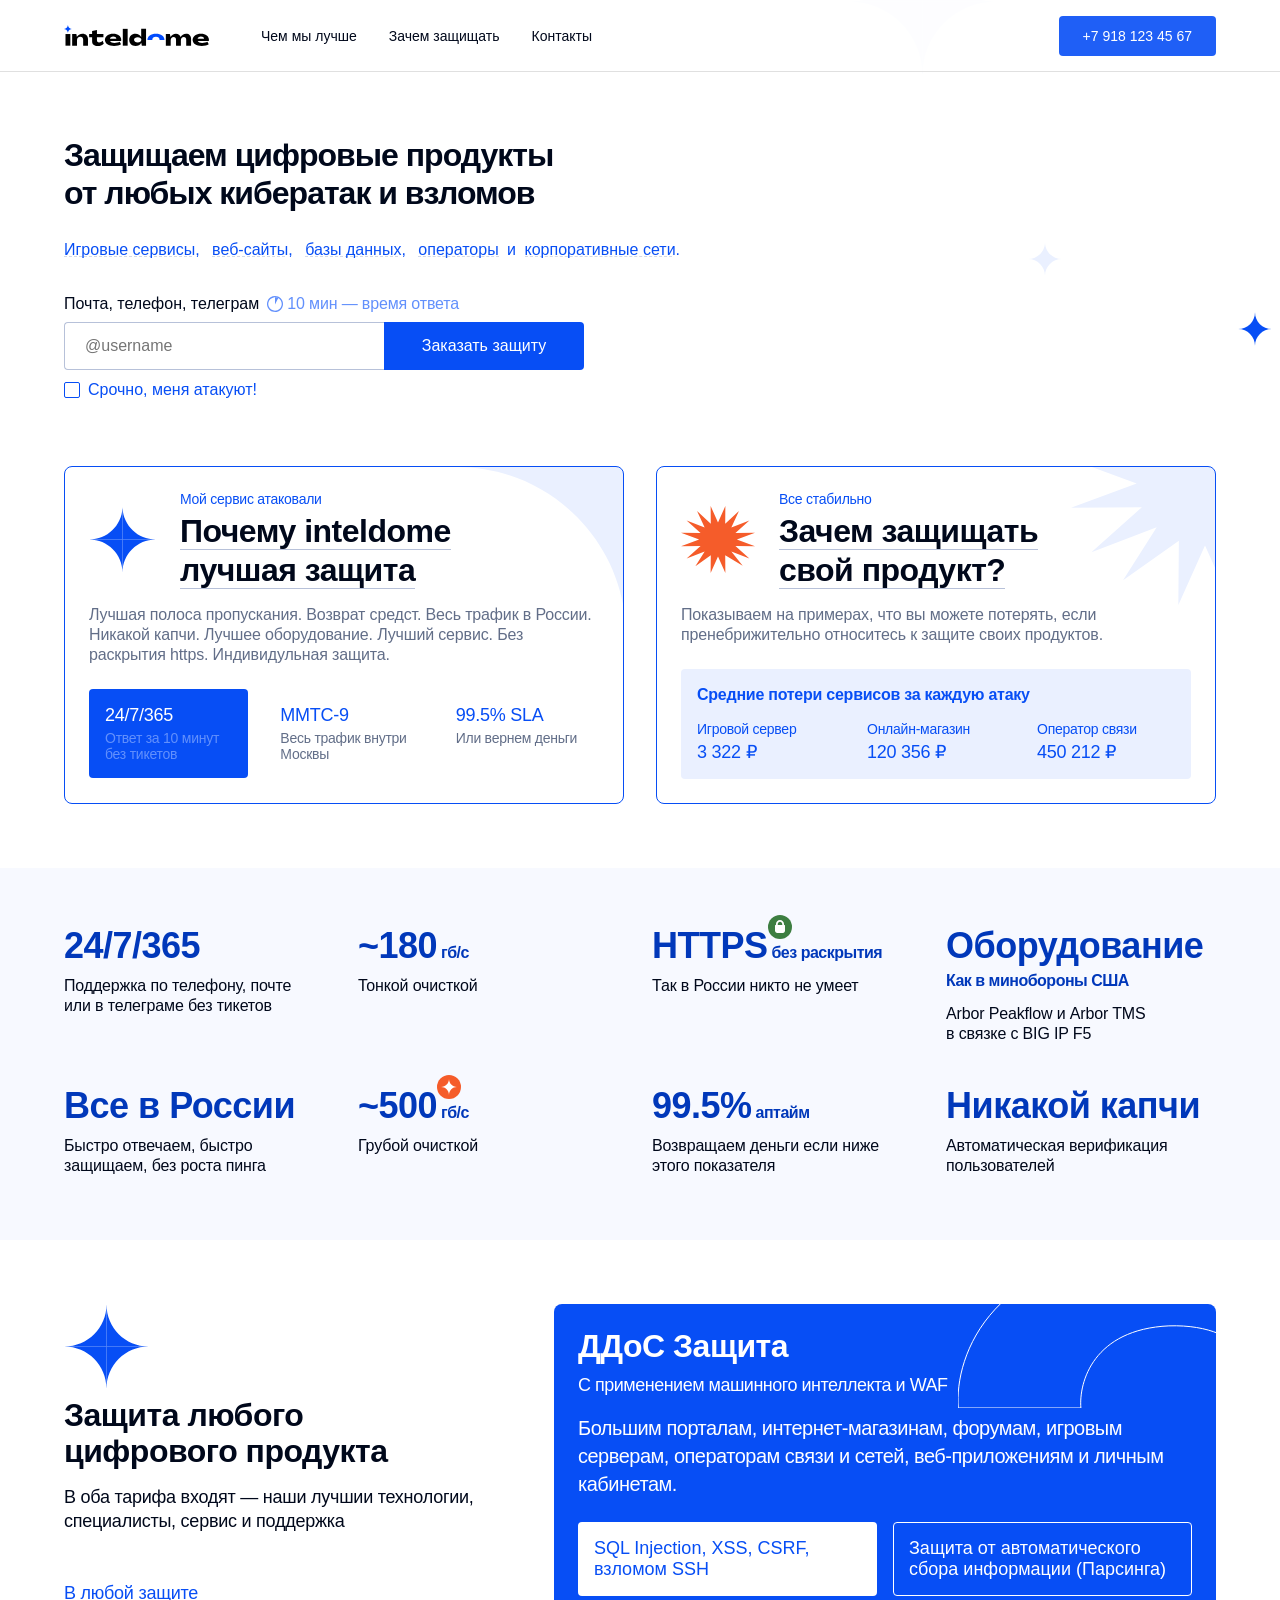
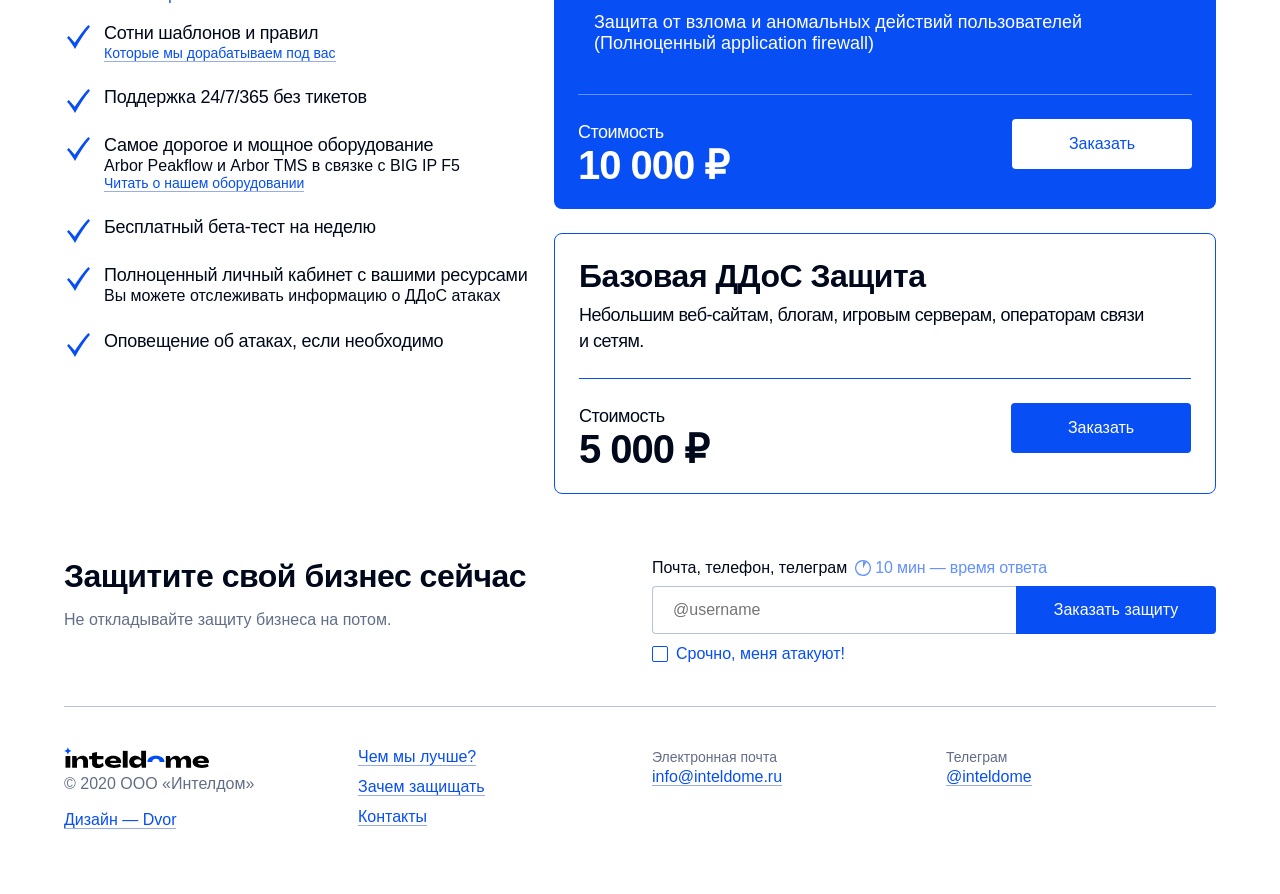
==== work/index.html @ a64b6394 "Upload" ====
<!--[if lt IE 7]>      <html class="no-js lt-ie9 lt-ie8 lt-ie7"> <![endif]-->
<!--[if IE 7]>         <html class="no-js lt-ie9 lt-ie8"> <![endif]-->
<!--[if IE 8]>         <html class="no-js lt-ie9"> <![endif]-->
<!--[if gt IE 8]><!-->
<!DOCTYPE html>
<head>
    <meta charset="utf-8">
    <meta http-equiv="X-UA-Compatible" content="IE=edge">
    <meta http-equiv="Content-Type" content="text/html; charset=utf-8">
    <meta name="viewport" content="width=device-width, initial-scale=1.0">
    <meta name="apple-mobile-web-app-capable" content="yes">
    <meta name="robots" content="all">

    <!-- Meta -->
    <title>Главная</title>
    <meta name="description" content="">
    <meta name="keywords" content="">
    <meta name="author" content="">
    <meta name="developer" content="">

    <meta name="twitter:card" content="summary_large_image">
    <meta name="twitter:site" content="">
    <meta name="twitter:title" content="">
    <meta name="twitter:description" content="">
    <meta name="twitter:image" content="">

    <meta property="og:title" content="">
    <meta property="og:site_name" content="">
    <meta property="og:url" content="">
    <meta property="og:description" content="">
    <meta property="og:image" content="">
    <meta property="og:image:height" content="360">
    <meta property="og:image:width" content="640">
    <meta property="og:type" content="article">
    <meta property="og:locale" content="ru_RU">

    <!-- Favicons -->
    <link rel="apple-touch-icon" sizes="57x57" href="./resources/ico/apple-icon-57x57.png">
    <link rel="apple-touch-icon" sizes="60x60" href="./resources/ico/apple-icon-60x60.png">
    <link rel="apple-touch-icon" sizes="72x72" href="./resources/ico/apple-icon-72x72.png">
    <link rel="apple-touch-icon" sizes="76x76" href="./resources/ico/apple-icon-76x76.png">
    <link rel="apple-touch-icon" sizes="114x114" href="./resources/ico/apple-icon-114x114.png">
    <link rel="apple-touch-icon" sizes="120x120" href="./resources/ico/apple-icon-120x120.png">
    <link rel="apple-touch-icon" sizes="144x144" href="./resources/ico/apple-icon-144x144.png">
    <link rel="apple-touch-icon" sizes="152x152" href="./resources/ico/apple-icon-152x152.png">
    <link rel="apple-touch-icon" sizes="180x180" href="./resources/ico/apple-icon-180x180.png">
    <link rel="icon" type="image/png" sizes="192x192" href="./resources/ico/android-icon-192x192.png">
    <link rel="icon" type="image/png" sizes="32x32" href="./resources/ico/favicon-32x32.png">
    <link rel="icon" type="image/png" sizes="96x96" href="./resources/ico/favicon-96x96.png">
    <link rel="icon" type="image/png" sizes="16x16" href="./resources/ico/favicon-16x16.png">
    <link rel="manifest" href="./resources/ico/manifest.json">
    <meta name="msapplication-TileColor" content="#ffffff">
    <meta name="msapplication-TileImage" content="./resources/ico/ms-icon-144x144.png">
    <meta name="theme-color" content="#ffffff">

    <!-- Stylesheet -->
    <link rel="stylesheet" href="./resources/style.css">

    <script src="./resources/js/jquery.js"></script>
</head>

<body class="page-index">
    <header class="space-in-h-mili-xs space-in-h-base-sm space-in-h-kilo-lg space-in-v-micro-xs header">
        <div class="wrapper">
            <div class="row row-between-xs row-middle-xs">
                <div class="space-in-right-base-md col-xs-shrink">
                    <div class="logo">
                        <img src="./resources/images/logo.svg">
                    </div>
                </div>
                <div class="col-xs hidden-upto-md">
                    <nav class="menu">
                        <div class="space-minus-h-micro-xs row row-middle-xs">
                            <div class="space-in-h-micro-xs col-xs-shrink">
                                <div class="item">
                                    <a href="#">Чем мы&nbsp;лучше</a>
                                </div>
                            </div>
                            <div class="space-in-h-micro-xs col-xs-shrink">
                                <div class="item">
                                    <a href="#">Зачем защищать</a>
                                </div>
                            </div>
                            <div class="space-in-h-micro-xs col-xs-shrink">
                                <div class="item">
                                    <a href="#">Контакты</a>
                                </div>
                            </div>
                        </div>
                    </nav>
                </div>
                <div class="col-xs-shrink space-auto-left-xs">
                    <div class="telephone">
                        <a class="space-in-h-mili-lg button" href="tel:+79181234567">
                            <span class="hidden-upto-lg"><nobr class="phone">+7 918 123 45 67</nobr></span>
                        </a>
                    </div>
                </div>
                <div class="col-xs-shrink hidden-from-md">
                    <!--
                    <div class="hamburger">
                        <div class="nav-toggle">
                            <div class="nav-toggle-bar"></div>
                        </div>
                        <nav class="space-in-mili-xs space-in-base-sm space-in-kilo-lg nav">
                            <div class="content">
                                <ul>
                                    <li><a href="better.html">Чем мы&nbsp;лучше?</a></li>
                                    <li><a href="calculator.html">Зачем защищать</a></li>
                                    <li><a href="#">Контакты</a></li>
                                </ul>
                            </div>
                            <div class="foot">
                                <div class="contact">
                                    <a class="space-in-h-mili-lg button" href="tel:+79181234567">
                                        <span><nobr class="phone">+7 918 123 45 67</nobr></span>
                                    </a>
                                </div>
                            </div>
                        </nav>
                    </div>
                    -->
                </div>
            </div>
        </div>
    </header>
    <section class="space-in-h-mili-xs space-in-h-base-sm space-in-h-kilo-lg space-in-top-kilo-xs space-out-bottom-kilo-xs index-1">
        <div class="wrapper">
            <div class="row">
                <div class="col-xs-12 col-md-8">
                    <div class="title">
                        <h1 class="responsive-headline">Защищаем цифровые продукты от&nbsp;любых кибератак и&nbsp;взломов</h1>
                    </div>
                    <div class="description hidden-upto-lg">
                        <div class="responsive-subtitle digital-protect__list">
                            <div>
                                <input id="scope-1" name="digital-scope" data-id="1" type="radio">
                                <label for="scope-1"><span class="label-timer" style="width: 0%;"></span><span class="label-name">Игровые сервисы,</span></label>
                            </div>
                            <div>
                                <input id="scope-2" name="digital-scope" data-id="2" type="radio">
                                <label for="scope-2"><span class="label-timer" style="width: 0%;"></span><span class="label-name">веб-сайты,</span></label>
                            </div>
                            <div>
                                <input id="scope-3" name="digital-scope" data-id="3" type="radio">
                                <label for="scope-3"><span class="label-timer" style="width: 0%;"></span><span class="label-name">базы данных,</span></label>
                            </div>
                            <div>
                                <input id="scope-4" name="digital-scope" data-id="4" type="radio">
                                <label for="scope-4"><span class="label-timer" style="width: 0%;"></span><span class="label-name">операторы</span></label>
                            </div>&nbsp;и
                            <div>
                                <input id="scope-5" name="digital-scope" data-id="5" type="radio">
                                <label for="scope-5"><span class="label-timer" style="width: 0%;"></span><span class="label-name">корпоративные сети.</span></label>
                            </div>
                        </div>
                    </div>
                    <div class="form header-form">
                        <div class="contact">
                            <p><span class="hidden-upto-md">Почта, телефон, телеграм</span><span class="time"><img class="uncheck" src="./resources/images/time.svg"><img class="check" src="./resources/images/sun.svg"><span class="uncheck"> 10&nbsp;мин&nbsp;&mdash; время ответа</span><span class="check"> 3-4 мин&nbsp;&mdash; время ответа</span></p>
                            <div class="input-form">
                                <input class="input" placeholder="@username" type="text">
                                <button type="submit" class="load-button hidden-upto-md">
                                    <p class="text"><span class="uncheck">Заказать защиту</span><span class="check">Идем на помощь!</span></p>
                                    <div class="loader">
                                        <svg xmlns="http://www.w3.org/2000/svg" xmlns:xlink="http://www.w3.org/1999/xlink" xmlns:serif="http://www.serif.com/" width="40px" height="40px" viewBox="0 0 40 40" version="1.1" xml:space="preserve" style="fill-rule:evenodd;clip-rule:evenodd;stroke-linejoin:round;stroke-miterlimit:2;"><path d="M40,19.999c-0.079,0.001 -0.159,0.001 -0.238,0.001c-10.914,0 -19.762,-8.848 -19.762,-19.762c0,-0.079 0,-0.159 0.001,-0.238l-0.001,0l0,20l20,0l0,-0.001Zm-40,0.002c0.079,-0.001 0.159,-0.001 0.238,-0.001c10.914,0 19.762,8.848 19.762,19.762c0,0.079 0,0.159 -0.001,0.238l0.001,0l0,-0.238l0,-19.762l-19.762,0l-0.238,0l0,0.001Zm0,-0.002c0.079,0.001 0.159,0.001 0.238,0.001c10.914,0 19.762,-8.848 19.762,-19.762c0,-0.079 0,-0.159 -0.001,-0.238l0.001,0l0,20l-19.762,0l-0.238,0l0,-0.001Zm40,0.002c-0.079,-0.001 -0.159,-0.001 -0.238,-0.001c-10.914,0 -19.762,8.848 -19.762,19.762c0,0.079 0,0.159 0.001,0.238l-0.001,0l0,-0.238l0,-19.762l20,0l0,0.001Z" style="fill:#fff;fill-rule:nonzero;"/></svg>
                                    </div>
                                </button>
                            </div>
                            <div class="checkbox">
                                <input id="protect-checkbox" name="protect-checkbox" type="checkbox">
                                <label for="protect-checkbox">Срочно, меня атакуют!</label>
                            </div>
                            <div class="mobile hidden-from-md">
                                <p><span class="time hidden-upto-md"><img class="uncheck" src="./resources/images/time.svg"><img class="check" src="./resources/images/sun.svg"><span class="uncheck"> 10&nbsp;мин&nbsp;&mdash; время ответа</span><span class="check"> 3-4 мин&nbsp;&mdash; время ответа</span></p>
                                <button type="submit" class="load-button">
                                    <p class="text"><span class="uncheck">Заказать защиту</span><span class="check">Идем на помощь!</span></p>
                                    <div class="loader">
                                        <svg xmlns="http://www.w3.org/2000/svg" xmlns:xlink="http://www.w3.org/1999/xlink" xmlns:serif="http://www.serif.com/" width="40px" height="40px" viewBox="0 0 40 40" version="1.1" xml:space="preserve" style="fill-rule:evenodd;clip-rule:evenodd;stroke-linejoin:round;stroke-miterlimit:2;"><path d="M40,19.999c-0.079,0.001 -0.159,0.001 -0.238,0.001c-10.914,0 -19.762,-8.848 -19.762,-19.762c0,-0.079 0,-0.159 0.001,-0.238l-0.001,0l0,20l20,0l0,-0.001Zm-40,0.002c0.079,-0.001 0.159,-0.001 0.238,-0.001c10.914,0 19.762,8.848 19.762,19.762c0,0.079 0,0.159 -0.001,0.238l0.001,0l0,-0.238l0,-19.762l-19.762,0l-0.238,0l0,0.001Zm0,-0.002c0.079,0.001 0.159,0.001 0.238,0.001c10.914,0 19.762,-8.848 19.762,-19.762c0,-0.079 0,-0.159 -0.001,-0.238l0.001,0l0,20l-19.762,0l-0.238,0l0,-0.001Zm40,0.002c-0.079,-0.001 -0.159,-0.001 -0.238,-0.001c-10.914,0 -19.762,8.848 -19.762,19.762c0,0.079 0,0.159 0.001,0.238l-0.001,0l0,-0.238l0,-19.762l20,0l0,0.001Z" style="fill:#fff;fill-rule:nonzero;"/></svg>
                                    </div>
                                </button>
                            </div>
                        </div>
                    </div>
                </div>
                <div class="col-xs-12 col-md-4 hidden-upto-lg">
                    <div class="images">
                        <div class="digital-protect__img">
                            <div>
                                <img class="js-img" data-id="1" src="./resources/images/index/index-games.png">
                                <img class="js-img" data-id="2" src="./resources/images/index/index-games2.png">
                                <img class="js-img" data-id="3" src="./resources/images/index/index-games.png">
                                <img class="js-img" data-id="4" src="./resources/images/index/index-games2.png">
                                <img class="js-img" data-id="5" src="./resources/images/index/index-games.png">
                            </div>
                            <div class="star-1">
                                <svg width="85" height="85" viewBox="0 0 85 85" fill="#074EF5" xmlns="http://www.w3.org/2000/svg" class="svg" data-svg="./resources/images/star.svg">
                                    <path d="M85 42.497C84.8315 42.499 84.6627 42.5 84.4936 42.5C61.3012 42.5 42.5 23.6988 42.5 0.506368C42.5 0.337344 42.501 0.168552 42.503 0H42.5V0.506368V42.5H84.4936H85V42.497Z"></path>
                                    <path d="M3.71521e-06 42.503C0.168556 42.501 0.337347 42.5 0.506372 42.5C23.6988 42.5 42.5 61.3012 42.5 84.4936C42.5 84.6627 42.499 84.8315 42.497 85H42.5V84.4936V42.5L0.506372 42.5H3.71547e-06L3.71521e-06 42.503Z"></path>
                                    <path d="M0 42.497C0.168552 42.499 0.337347 42.5 0.506372 42.5C23.6988 42.5 42.5 23.6988 42.5 0.506368C42.5 0.337344 42.499 0.168552 42.497 0H42.5V0.506368V42.5L0.506372 42.5H3.71547e-06L0 42.497Z"></path>
                                    <path d="M85 42.503C84.8315 42.501 84.6627 42.5 84.4936 42.5C61.3012 42.5 42.5 61.3012 42.5 84.4936C42.5 84.6627 42.501 84.8315 42.503 85H42.5V84.4936V42.5H84.4936H85V42.503Z"></path>
                                </svg>
                            </div>
                            <div class="star-2">
                                <svg width="85" height="85" viewBox="0 0 85 85" fill="#074EF5" xmlns="http://www.w3.org/2000/svg" class="svg" data-svg="./resources/images/star.svg">
                                    <path d="M85 42.497C84.8315 42.499 84.6627 42.5 84.4936 42.5C61.3012 42.5 42.5 23.6988 42.5 0.506368C42.5 0.337344 42.501 0.168552 42.503 0H42.5V0.506368V42.5H84.4936H85V42.497Z"></path>
                                    <path d="M3.71521e-06 42.503C0.168556 42.501 0.337347 42.5 0.506372 42.5C23.6988 42.5 42.5 61.3012 42.5 84.4936C42.5 84.6627 42.499 84.8315 42.497 85H42.5V84.4936V42.5L0.506372 42.5H3.71547e-06L3.71521e-06 42.503Z"></path>
                                    <path d="M0 42.497C0.168552 42.499 0.337347 42.5 0.506372 42.5C23.6988 42.5 42.5 23.6988 42.5 0.506368C42.5 0.337344 42.499 0.168552 42.497 0H42.5V0.506368V42.5L0.506372 42.5H3.71547e-06L0 42.497Z"></path>
                                    <path d="M85 42.503C84.8315 42.501 84.6627 42.5 84.4936 42.5C61.3012 42.5 42.5 61.3012 42.5 84.4936C42.5 84.6627 42.501 84.8315 42.503 85H42.5V84.4936V42.5H84.4936H85V42.503Z"></path>
                                </svg>
                            </div>
                            <div class="star-3">
                                <svg width="85" height="85" viewBox="0 0 85 85" fill="#074EF5" xmlns="http://www.w3.org/2000/svg" class="svg" data-svg="./resources/images/star.svg">
                                    <path d="M85 42.497C84.8315 42.499 84.6627 42.5 84.4936 42.5C61.3012 42.5 42.5 23.6988 42.5 0.506368C42.5 0.337344 42.501 0.168552 42.503 0H42.5V0.506368V42.5H84.4936H85V42.497Z"></path>
                                    <path d="M3.71521e-06 42.503C0.168556 42.501 0.337347 42.5 0.506372 42.5C23.6988 42.5 42.5 61.3012 42.5 84.4936C42.5 84.6627 42.499 84.8315 42.497 85H42.5V84.4936V42.5L0.506372 42.5H3.71547e-06L3.71521e-06 42.503Z"></path>
                                    <path d="M0 42.497C0.168552 42.499 0.337347 42.5 0.506372 42.5C23.6988 42.5 42.5 23.6988 42.5 0.506368C42.5 0.337344 42.499 0.168552 42.497 0H42.5V0.506368V42.5L0.506372 42.5H3.71547e-06L0 42.497Z"></path>
                                    <path d="M85 42.503C84.8315 42.501 84.6627 42.5 84.4936 42.5C61.3012 42.5 42.5 61.3012 42.5 84.4936C42.5 84.6627 42.501 84.8315 42.503 85H42.5V84.4936V42.5H84.4936H85V42.503Z"></path>
                                </svg>
                            </div>
                            <div class="star-4">
                                <svg width="85" height="85" viewBox="0 0 85 85" fill="#074EF5" xmlns="http://www.w3.org/2000/svg" class="svg" data-svg="./resources/images/star.svg">
                                    <path d="M85 42.497C84.8315 42.499 84.6627 42.5 84.4936 42.5C61.3012 42.5 42.5 23.6988 42.5 0.506368C42.5 0.337344 42.501 0.168552 42.503 0H42.5V0.506368V42.5H84.4936H85V42.497Z"></path>
                                    <path d="M3.71521e-06 42.503C0.168556 42.501 0.337347 42.5 0.506372 42.5C23.6988 42.5 42.5 61.3012 42.5 84.4936C42.5 84.6627 42.499 84.8315 42.497 85H42.5V84.4936V42.5L0.506372 42.5H3.71547e-06L3.71521e-06 42.503Z"></path>
                                    <path d="M0 42.497C0.168552 42.499 0.337347 42.5 0.506372 42.5C23.6988 42.5 42.5 23.6988 42.5 0.506368C42.5 0.337344 42.499 0.168552 42.497 0H42.5V0.506368V42.5L0.506372 42.5H3.71547e-06L0 42.497Z"></path>
                                    <path d="M85 42.503C84.8315 42.501 84.6627 42.5 84.4936 42.5C61.3012 42.5 42.5 61.3012 42.5 84.4936C42.5 84.6627 42.501 84.8315 42.503 85H42.5V84.4936V42.5H84.4936H85V42.503Z"></path>
                                </svg>
                            </div>
                            <div class="star-5">
                                <svg width="85" height="85" viewBox="0 0 85 85" fill="#074EF5" xmlns="http://www.w3.org/2000/svg" class="svg" data-svg="./resources/images/star.svg">
                                    <path d="M85 42.497C84.8315 42.499 84.6627 42.5 84.4936 42.5C61.3012 42.5 42.5 23.6988 42.5 0.506368C42.5 0.337344 42.501 0.168552 42.503 0H42.5V0.506368V42.5H84.4936H85V42.497Z"></path>
                                    <path d="M3.71521e-06 42.503C0.168556 42.501 0.337347 42.5 0.506372 42.5C23.6988 42.5 42.5 61.3012 42.5 84.4936C42.5 84.6627 42.499 84.8315 42.497 85H42.5V84.4936V42.5L0.506372 42.5H3.71547e-06L3.71521e-06 42.503Z"></path>
                                    <path d="M0 42.497C0.168552 42.499 0.337347 42.5 0.506372 42.5C23.6988 42.5 42.5 23.6988 42.5 0.506368C42.5 0.337344 42.499 0.168552 42.497 0H42.5V0.506368V42.5L0.506372 42.5H3.71547e-06L0 42.497Z"></path>
                                    <path d="M85 42.503C84.8315 42.501 84.6627 42.5 84.4936 42.5C61.3012 42.5 42.5 61.3012 42.5 84.4936C42.5 84.6627 42.501 84.8315 42.503 85H42.5V84.4936V42.5H84.4936H85V42.503Z"></path>
                                </svg>
                            </div>
                        </div>
                    </div>
                </div>
            </div>
        </div>
    </section>
    <section class="space-in-h-mili-xs space-in-h-base-sm space-in-h-kilo-lg space-out-v-kilo-xs index-2">
        <div class="wrapper">
            <div class="space-minus-h-mili-xs space-minus-h-micro-sm row">
                <div class="space-in-h-zero-xs space-in-h-micro-sm space-out-bottom-micro-xs space-out-bottom-zero-md col-xs-12 col-md-6 col-flex-xs">
                    <div class="space-auto-xs space-in-h-mili-xs space-in-v-mili-xs flex-grow-xs block item-1">
                        <div class="head">
                            <div class="row row-middle-xs">
                                <div class="space-out-bottom-micro-xs space-out-bottom-zero-lg col-xs-12 col-lg-shrink">
                                    <img class="pic" src="./resources/images/star.svg">
                                </div>
                                <div class="col-xs-12 col-lg">
                                    <p>Мой сервис атаковали</p>
                                    <h2 class="responsive-h2">
                                        <a href="#">
                                            <span>Почему inteldome<br> лучшая защита</span>
                                        </a>
                                    </h2>
                                </div>
                            </div>
                        </div>
                        <div class="description">
                            <p>Лучшая полоса пропускания. Возврат средст. Весь трафик в&nbsp;России. Никакой капчи. Лучшее оборудование. Лучший сервис. Без раскрытия https. Индивидульная защита.</p>
                        </div>
                        <div class="foot">
                            <div class="space-minus-h-nano-xs row features">
                                <div class="space-in-h-nano-xs col-xs-12 col-lg-4 col-flex-xs">
                                    <div class="flex-grow-xs ">
                                        <div class="space-in-micro-xs item static">
                                            <p>24/7/365</p>
                                            <p>Ответ за&nbsp;10&nbsp;минут без тикетов</p>
                                        </div>
                                    </div>
                                </div>
                                <div class="space-in-h-nano-xs col-xs-12 col-lg-4 col-flex-xs">
                                    <div class="flex-grow-xs">
                                        <div id="verticalCarousel1" class="carousel slide vertical">
                                            <div class="space-out-h-micro-xs space-out-top-micro-xs carousel-inner">
                                                <div class="space-in-bottom-micro-xs item active">
                                                    <a href="#">
                                                        <p>ММТС-9</p>
                                                        <p>Весь трафик внутри Москвы</p>
                                                    </a>
                                                </div>
                                                <div class="space-in-bottom-micro-xs item">
                                                    <a href="#">
                                                        <p>99.5% SLA</p>
                                                        <p>Или вернем деньги</p>
                                                    </a>
                                                </div>
                                            </div>
                                        </div>
                                    </div>
                                </div>
                                <div class="space-in-h-nano-xs col-xs-12 col-lg-4 col-flex-xs">
                                    <div class="flex-grow-xs">
                                        <div id="verticalCarousel2" class="carousel slide vertical">
                                            <div class="space-out-h-micro-xs space-out-top-micro-xs carousel-inner">
                                                <div class="space-in-bottom-micro-xs item active">
                                                    <a href="#">
                                                        <p>99.5% SLA</p>
                                                        <p>Или вернем деньги</p>
                                                    </a>
                                                </div>
                                                <div class="space-in-bottom-micro-xs item">
                                                    <a href="#">
                                                        <p>ММТС-9</p>
                                                        <p>Весь трафик внутри Москвы</p>
                                                    </a>
                                                </div>
                                            </div>
                                        </div>
                                    </div>
                                </div>
                            </div>
                        </div>
                    </div>
                </div>
                <div class="space-in-h-zero-xs space-in-h-micro-sm space-out-top-micro-xs space-out-top-zero-md col-xs-12 col-md-6 col-flex-xs">
                    <div class="space-auto-xs space-in-h-mili-xs space-in-v-mili-xs flex-grow-xs block item-2">
                        <div class="head">
                            <div class="row row-middle-xs">
                                <div class="space-out-bottom-micro-xs space-out-bottom-zero-lg col-xs-12 col-lg-shrink">
                                    <img class="pic" src="./resources/images/sun.svg">
                                </div>
                                <div class="col-xs-12 col-lg">
                                    <p>Все стабильно</p>
                                    <h2 class="responsive-h2">
                                        <a href="#">
                                            <span>Зачем защищать<br> свой продукт?</span>
                                        </a>
                                    </h2>
                                </div>
                            </div>
                        </div>
                        <div class="description">
                            <p>Показываем на&nbsp;примерах, что вы&nbsp;можете потерять, если пренебрижительно относитесь к&nbsp;защите своих продуктов.</p>
                        </div>
                        <div class="foot">
                            <div class="space-in-micro-xs information">
                                <div class="space-in-bottom-micro-xs title">
                                    <p>Средние потери сервисов за&nbsp;каждую атаку</p>
                                </div>
                                <div class="space-minus-h-micro-xs space-minus-top-micro-sm space-minus-bottom-micro-xs row">
                                    <div class="space-in-micro-xs col-xs-12 col-lg-4 col-flex-xs">
                                        <div class="flex-grow-xs item">
                                            <p>Игровой сервер</p>
                                            <p>3&nbsp;322&nbsp;₽</p>
                                        </div>
                                    </div>
                                    <div class="space-in-micro-xs col-xs-12 col-lg-4 col-flex-xs">
                                        <div class="flex-grow-xs item">
                                            <p>Онлайн-магазин</p>
                                            <p>120&nbsp;356&nbsp;₽</p>
                                        </div>
                                    </div>
                                    <div class="space-in-micro-xs col-xs-12 col-lg-4 col-flex-xs">
                                        <div class="flex-grow-xs item">
                                            <p>Оператор связи</p>
                                            <p>450&nbsp;212&nbsp;₽</p>
                                        </div>
                                    </div>
                                </div>
                            </div>
                        </div>
                    </div>
                </div>
            </div>
        </div>
    </section>
    <section class="space-in-h-mili-xs space-in-h-base-sm space-in-h-kilo-lg space-in-v-kilo-xs space-out-v-kilo-xs index-3">
        <div class="wrapper">
            <div class="space-minus-v-mili-xs row">
                <div class="space-out-v-mili-xs col-xs-12 col-md-6 col-lg-3">
                    <div class="item item-1">
                        <h2 class="responsive-h2-sub">24/7/365</h2>
                        <p>Поддержка по&nbsp;телефону, почте или в&nbsp;телеграме без тикетов</p>
                    </div>
                </div>
                <div class="space-out-v-mili-xs col-xs-12 col-md-6 col-lg-3">
                    <div class="item item-2">
                        <h2 class="responsive-h2-sub">~180<span> гб/с</span></h2>
                        <p>Тонкой очисткой</p>
                    </div>
                </div>
                <div class="space-out-v-mili-xs col-xs-12 col-md-6 col-lg-3">
                    <div class="item item-3">
                        <h2 class="responsive-h2-sub">HTTPS<span> без раскрытия</span></h2>
                        <p>Так в&nbsp;России никто не&nbsp;умеет</p>
                    </div>
                </div>
                <div class="space-out-v-mili-xs col-xs-12 col-md-6 col-lg-3">
                    <div class="item item-4">
                        <h2 class="responsive-h2-sub">Оборудование<br><span>Как в&nbsp;минобороны США</span></h2>
                        <p>Arbor Peakflow и&nbsp;Arbor TMS в&nbsp;связке с&nbsp;BIG IP&nbsp;F5</p>
                    </div>
                </div>
                <div class="space-out-v-mili-xs col-xs-12 col-md-6 col-lg-3">
                    <div class="item item-5">
                        <h2 class="responsive-h2-sub">Все в&nbsp;России</h2>
                        <p>Быстро отвечаем, быстро защищаем, без роста пинга</p>
                    </div>
                </div>
                <div class="space-out-v-mili-xs col-xs-12 col-md-6 col-lg-3">
                    <div class="item item-6">
                        <h2 class="responsive-h2-sub">~500<span> гб/с</span></h2>
                        <p>Грубой очисткой</p>
                    </div>
                </div>
                <div class="space-out-v-mili-xs col-xs-12 col-md-6 col-lg-3">
                    <div class="item item-7">
                        <h2 class="responsive-h2-sub">99.5%<span> аптайм</span></h2>
                        <p>Возвращаем деньги если ниже этого показателя</p>
                    </div>
                </div>
                <div class="space-out-v-mili-xs col-xs-12 col-md-6 col-lg-3">
                    <div class="item item-8">
                        <h2 class="responsive-h2-sub">Никакой капчи</h2>
                        <p>Автоматическая верификация пользователей</p>
                    </div>
                </div>
            </div>
        </div>
    </section>
    <section class="space-in-h-mili-xs space-in-h-base-sm space-in-h-kilo-lg space-out-v-kilo-xs index-4">
        <div class="wrapper">
            <div class="row">
                <div class="space-out-bottom-base-xs space-out-bottom-zero-md col-xs-12 col-lg-5">
                    <div class="information-list">
                        <div class="head">
                            <img src="./resources/images/star.svg">
                            <h2>Защита любого<br> цифрового&nbsp;продукта</h2>
                            <p>В&nbsp;оба тарифа входят&nbsp;&mdash; наши лучшии технологии, специалисты, сервис и&nbsp;поддержка</p>
                        </div>
                        <div class="content">
                            <h4>В&nbsp;любой защите</h4>
                            <ul class="row">
                                <li class="col-xs-12 col-md-6 col-lg-12">
                                    <div class="title">Сотни шаблонов и&nbsp;правил</div>
                                    <div class="link"><a href="#">Которые мы&nbsp;дорабатываем под вас</a></div>
                                </li>
                                <li class="col-xs-12 col-md-6 col-lg-12">
                                    <div class="title">Поддержка 24/7/365 без тикетов</div>
                                </li>
                                <li class="col-xs-12 col-md-6 col-lg-12">
                                    <div class="title">Самое дорогое и&nbsp;мощное оборудование</div>
                                    <div>Arbor Peakflow и&nbsp;Arbor TMS в&nbsp;связке с&nbsp;BIG IP&nbsp;F5</div>
                                    <div class="link"><a href="#">Читать о&nbsp;нашем оборудовании</a></div>
                                </li>
                                <li class="col-xs-12 col-md-6 col-lg-12">
                                    <div class="title">Бесплатный бета-тест на&nbsp;неделю</div>
                                </li>
                                <li class="col-xs-12 col-md-6 col-lg-12">
                                    <div class="title">Полноценный личный кабинет с&nbsp;вашими ресурсами</div>
                                    <div>Вы&nbsp;можете отслеживать информацию о&nbsp;ДДоС атаках</div>
                                </li>
                                <li class="col-xs-12 col-md-6 col-lg-12">
                                    <div class="title">Оповещение об&nbsp;атаках, если необходимо</div>
                                </li>
                            </ul>
                        </div>
                    </div>
                </div>
                <div class="col-xs-12 col-lg-7">
                    <div class="information-blocks">
                        <div class="row">
                            <div class="space-out-bottom-mili-xs col-xs-12 col-md-6 col-lg-12">
                                <div class="space-auto-xs space-in-h-mili-xs space-in-v-mili-xs block item-1">
                                    <div class="div-1">
                                        <h2 class="responsive-h2">ДДоС Защита</h2>
                                        <p>С&nbsp;применением машинного интеллекта и&nbsp;WAF</p>
                                    </div>
                                    <div class="div-2">
                                        <p>Большим порталам, интернет-магазинам, форумам, игровым серверам, операторам связи и&nbsp;сетей, веб-приложениям и&nbsp;личным кабинетам.</p>
                                    </div>
                                    <div class="div-3">
                                        <div class="space-minus-h-nano-xs row">
                                            <div class="space-in-h-nano-xs col-xs-12 col-lg-6">
                                                <div class="space-in-micro-xs item active" href="#">SQL Injection, XSS, CSRF, взломом SSH</div>
                                            </div>
                                            <div class="space-in-h-nano-xs col-xs-12 col-lg-6">
                                                <div class="space-in-micro-xs item border" href="#">Защита от&nbsp;автоматического сбора информации (Парсинга)</div>
                                            </div>
                                            <div class="space-in-h-nano-xs col-xs-12">
                                                <div class="space-in-micro-xs item" href="#">Защита от&nbsp;взлома и&nbsp;аномальных действий пользователей (Полноценный application firewall)</div>
                                            </div>
                                        </div>
                                    </div>
                                    <div class="div-4">
                                        <section class="section-1 active">
                                            <div class="row">
                                                <div class="space-out-bottom-micro-xs space-out-bottom-zero-md col-xs-12 col-lg">
                                                    <div class="result">
                                                        <span>Стоимость</span>
                                                        <p>10&nbsp;000&nbsp;₽</p>
                                                    </div>
                                                </div>
                                                <div class="space-out-top-micro-xs space-out-top-zero-lg col-xs-12 col-lg-shrink">
                                                    <button class="space-in-micro-xs button">Заказать</button>
                                                </div>
                                            </div>
                                        </section>
                                        <section class="section-2 hidden">
                                            <div class="form ddos1-form">
                                                <div class="title">
                                                    <h2>Расскажите какая у&nbsp;вас проблема?</h2>
                                                </div>
                                                <div class="contact">
                                                    <p><span class="hidden-upto-lg">Почта, телефон, телеграм</span><span class="time"><img class="uncheck" src="./resources/images/time.svg"><img class="check" src="./resources/images/sun.svg"><span class="uncheck"> 10&nbsp;мин&nbsp;&mdash; время ответа</span><span class="check"> 3-4 мин&nbsp;&mdash; время ответа</span></p>
                                                    <div class="input-form">
                                                        <input class="input" placeholder="@username" type="text">
                                                        <button type="submit" class="load-button hidden-upto-lg">
                                                            <p class="text"><span class="uncheck">Заказать защиту</span><span class="check">Идем на помощь!</span></p>
                                                            <div class="loader">
                                                                <svg xmlns="http://www.w3.org/2000/svg" xmlns:xlink="http://www.w3.org/1999/xlink" xmlns:serif="http://www.serif.com/" width="40px" height="40px" viewBox="0 0 40 40" version="1.1" xml:space="preserve" style="fill-rule:evenodd;clip-rule:evenodd;stroke-linejoin:round;stroke-miterlimit:2;"><path d="M40,19.999c-0.079,0.001 -0.159,0.001 -0.238,0.001c-10.914,0 -19.762,-8.848 -19.762,-19.762c0,-0.079 0,-0.159 0.001,-0.238l-0.001,0l0,20l20,0l0,-0.001Zm-40,0.002c0.079,-0.001 0.159,-0.001 0.238,-0.001c10.914,0 19.762,8.848 19.762,19.762c0,0.079 0,0.159 -0.001,0.238l0.001,0l0,-0.238l0,-19.762l-19.762,0l-0.238,0l0,0.001Zm0,-0.002c0.079,0.001 0.159,0.001 0.238,0.001c10.914,0 19.762,-8.848 19.762,-19.762c0,-0.079 0,-0.159 -0.001,-0.238l0.001,0l0,20l-19.762,0l-0.238,0l0,-0.001Zm40,0.002c-0.079,-0.001 -0.159,-0.001 -0.238,-0.001c-10.914,0 -19.762,8.848 -19.762,19.762c0,0.079 0,0.159 0.001,0.238l-0.001,0l0,-0.238l0,-19.762l20,0l0,0.001Z" style="fill:#fff;fill-rule:nonzero;"/></svg>
                                                            </div>
                                                        </button>
                                                    </div>
                                                    <div class="checkbox">
                                                        <input id="protect-checkbox-ddos1" name="protect-checkbox-ddos1" type="checkbox">
                                                        <label for="protect-checkbox-ddos1">Срочно, меня атакуют!</label>
                                                    </div>
                                                    <div class="mobile hidden-from-lg">
                                                        <p><span class="time hidden-upto-lg"><img class="uncheck" src="./resources/images/time.svg"><img class="check" src="./resources/images/sun.svg"><span class="uncheck"> 10&nbsp;мин&nbsp;&mdash; время ответа</span><span class="check"> 3-4 мин&nbsp;&mdash; время ответа</span></p>
                                                        <button type="submit" class="load-button">
                                                            <p class="text"><span class="uncheck">Заказать защиту</span><span class="check">Идем на помощь!</span></p>
                                                            <div class="loader">
                                                                <svg xmlns="http://www.w3.org/2000/svg" xmlns:xlink="http://www.w3.org/1999/xlink" xmlns:serif="http://www.serif.com/" width="40px" height="40px" viewBox="0 0 40 40" version="1.1" xml:space="preserve" style="fill-rule:evenodd;clip-rule:evenodd;stroke-linejoin:round;stroke-miterlimit:2;"><path d="M40,19.999c-0.079,0.001 -0.159,0.001 -0.238,0.001c-10.914,0 -19.762,-8.848 -19.762,-19.762c0,-0.079 0,-0.159 0.001,-0.238l-0.001,0l0,20l20,0l0,-0.001Zm-40,0.002c0.079,-0.001 0.159,-0.001 0.238,-0.001c10.914,0 19.762,8.848 19.762,19.762c0,0.079 0,0.159 -0.001,0.238l0.001,0l0,-0.238l0,-19.762l-19.762,0l-0.238,0l0,0.001Zm0,-0.002c0.079,0.001 0.159,0.001 0.238,0.001c10.914,0 19.762,-8.848 19.762,-19.762c0,-0.079 0,-0.159 -0.001,-0.238l0.001,0l0,20l-19.762,0l-0.238,0l0,-0.001Zm40,0.002c-0.079,-0.001 -0.159,-0.001 -0.238,-0.001c-10.914,0 -19.762,8.848 -19.762,19.762c0,0.079 0,0.159 0.001,0.238l-0.001,0l0,-0.238l0,-19.762l20,0l0,0.001Z" style="fill:#fff;fill-rule:nonzero;"/></svg>
                                                            </div>
                                                        </button>
                                                    </div>
                                                </div>
                                            </div>
                                        </section>
                                    </div>
                                </div>
                            </div>
                            <div class="col-xs-12 col-md-6 col-lg-12">
                                <div class="space-auto-xs space-in-h-mili-xs space-in-v-mili-xs block item-2">
                                    <div class="section-1 active">
                                        <div class="div-1">
                                            <h2>Базовая ДДоС Защита</h2>
                                            <p>Небольшим веб-сайтам, блогам, игровым серверам, операторам связи и&nbsp;сетям.</p>
                                        </div>
                                        <div class="div-2">
                                            <div class="row">
                                                <div class="space-out-bottom-micro-xs space-out-bottom-zero-md col-xs-12 col-lg">
                                                    <div class="result">
                                                        <span>Стоимость</span>
                                                        <p>5 000 ₽</p>
                                                    </div>
                                                </div>
                                                <div class="space-out-top-micro-xs space-out-top-zero-lg col-xs-12 col-lg-shrink">
                                                    <button class="space-in-micro-xs button">Заказать</button>
                                                </div>
                                            </div>
                                        </div>
                                    </div>
                                    <div class="section-2 hidden">
                                        <div class="form ddos2-form">
                                            <div class="title">
                                                <h2>Расскажите какая у&nbsp;вас проблема?</h2>
                                                <p>Не&nbsp;откладывайте защиту бизнеса на&nbsp;потом</p>
                                            </div>
                                            <div class="contact">
                                                <p><span class="hidden-upto-md">Почта, телефон, телеграм</span><span class="time"><img class="uncheck" src="./resources/images/time.svg"><img class="check" src="./resources/images/sun.svg"><span class="uncheck"> 10&nbsp;мин&nbsp;&mdash; время ответа</span><span class="check"> 3-4 мин&nbsp;&mdash; время ответа</span></p>
                                                <div class="input-form">
                                                    <input class="input" placeholder="@username" type="text">
                                                    <button type="submit" class="load-button hidden-upto-md">
                                                        <p class="text"><span class="uncheck">Заказать защиту</span><span class="check">Идем на помощь!</span></p>
                                                        <div class="loader">
                                                            <svg xmlns="http://www.w3.org/2000/svg" xmlns:xlink="http://www.w3.org/1999/xlink" xmlns:serif="http://www.serif.com/" width="40px" height="40px" viewBox="0 0 40 40" version="1.1" xml:space="preserve" style="fill-rule:evenodd;clip-rule:evenodd;stroke-linejoin:round;stroke-miterlimit:2;"><path d="M40,19.999c-0.079,0.001 -0.159,0.001 -0.238,0.001c-10.914,0 -19.762,-8.848 -19.762,-19.762c0,-0.079 0,-0.159 0.001,-0.238l-0.001,0l0,20l20,0l0,-0.001Zm-40,0.002c0.079,-0.001 0.159,-0.001 0.238,-0.001c10.914,0 19.762,8.848 19.762,19.762c0,0.079 0,0.159 -0.001,0.238l0.001,0l0,-0.238l0,-19.762l-19.762,0l-0.238,0l0,0.001Zm0,-0.002c0.079,0.001 0.159,0.001 0.238,0.001c10.914,0 19.762,-8.848 19.762,-19.762c0,-0.079 0,-0.159 -0.001,-0.238l0.001,0l0,20l-19.762,0l-0.238,0l0,-0.001Zm40,0.002c-0.079,-0.001 -0.159,-0.001 -0.238,-0.001c-10.914,0 -19.762,8.848 -19.762,19.762c0,0.079 0,0.159 0.001,0.238l-0.001,0l0,-0.238l0,-19.762l20,0l0,0.001Z" style="fill:#fff;fill-rule:nonzero;"/></svg>
                                                        </div>
                                                    </button>
                                                </div>
                                                <div class="checkbox">
                                                    <input id="protect-checkbox-ddos2" name="protect-checkbox-ddos2" type="checkbox">
                                                    <label for="protect-checkbox-ddos2">Срочно, меня атакуют!</label>
                                                </div>
                                                <div class="mobile hidden-from-md">
                                                    <p><span class="time hidden-upto-md"><img class="uncheck" src="./resources/images/time.svg"><img class="check" src="./resources/images/sun.svg"><span class="uncheck"> 10&nbsp;мин&nbsp;&mdash; время ответа</span><span class="check"> 3-4 мин&nbsp;&mdash; время ответа</span></p>
                                                    <button type="submit" class="load-button">
                                                        <p class="text"><span class="uncheck">Заказать защиту</span><span class="check">Идем на помощь!</span></p>
                                                        <div class="loader">
                                                            <svg xmlns="http://www.w3.org/2000/svg" xmlns:xlink="http://www.w3.org/1999/xlink" xmlns:serif="http://www.serif.com/" width="40px" height="40px" viewBox="0 0 40 40" version="1.1" xml:space="preserve" style="fill-rule:evenodd;clip-rule:evenodd;stroke-linejoin:round;stroke-miterlimit:2;"><path d="M40,19.999c-0.079,0.001 -0.159,0.001 -0.238,0.001c-10.914,0 -19.762,-8.848 -19.762,-19.762c0,-0.079 0,-0.159 0.001,-0.238l-0.001,0l0,20l20,0l0,-0.001Zm-40,0.002c0.079,-0.001 0.159,-0.001 0.238,-0.001c10.914,0 19.762,8.848 19.762,19.762c0,0.079 0,0.159 -0.001,0.238l0.001,0l0,-0.238l0,-19.762l-19.762,0l-0.238,0l0,0.001Zm0,-0.002c0.079,0.001 0.159,0.001 0.238,0.001c10.914,0 19.762,-8.848 19.762,-19.762c0,-0.079 0,-0.159 -0.001,-0.238l0.001,0l0,20l-19.762,0l-0.238,0l0,-0.001Zm40,0.002c-0.079,-0.001 -0.159,-0.001 -0.238,-0.001c-10.914,0 -19.762,8.848 -19.762,19.762c0,0.079 0,0.159 0.001,0.238l-0.001,0l0,-0.238l0,-19.762l20,0l0,0.001Z" style="fill:#fff;fill-rule:nonzero;"/></svg>
                                                        </div>
                                                    </button>
                                                </div>
                                            </div>
                                        </div>
                                    </div>
                                </div>
                            </div>
                        </div>
                    </div>
                </div>
            </div>
        </div>
    </section>
    <footer class="space-in-h-mili-xs space-in-h-base-sm space-in-h-kilo-lg space-out-v-kilo-xs footer">
        <div class="wrapper">
            <div class="space-in-bottom-base-xs block-1">
                <div class="row">
                    <div class="space-out-bottom-micro-xs space-out-bottom-zero-lg col-xs-12 col-lg-6">
                        <div class="head">
                            <h2 class="responsive-h2">Защитите свой бизнес сейчас</h2>
                            <p>Не&nbsp;откладывайте защиту бизнеса на&nbsp;потом.</p>
                        </div>
                    </div>
                    <div class="col-xs-12 col-lg">
                        <div class="form footer-form space-auto-left-lg">
                            <div class="contact">
                                <p><span class="hidden-upto-md">Почта, телефон, телеграм</span><span class="time"><img class="uncheck" src="./resources/images/time.svg"><img class="check" src="./resources/images/sun.svg"><span class="uncheck"> 10&nbsp;мин&nbsp;&mdash; время ответа</span><span class="check"> 3-4 мин&nbsp;&mdash; время ответа</span></p>
                                <div class="input-form">
                                    <input class="input" placeholder="@username" type="text">
                                    <button type="submit" class="load-button hidden-upto-md">
                                        <p class="text"><span class="uncheck">Заказать защиту</span><span class="check">Идем на помощь!</span></p>
                                        <div class="loader">
                                            <svg xmlns="http://www.w3.org/2000/svg" xmlns:xlink="http://www.w3.org/1999/xlink" xmlns:serif="http://www.serif.com/" width="40px" height="40px" viewBox="0 0 40 40" version="1.1" xml:space="preserve" style="fill-rule:evenodd;clip-rule:evenodd;stroke-linejoin:round;stroke-miterlimit:2;"><path d="M40,19.999c-0.079,0.001 -0.159,0.001 -0.238,0.001c-10.914,0 -19.762,-8.848 -19.762,-19.762c0,-0.079 0,-0.159 0.001,-0.238l-0.001,0l0,20l20,0l0,-0.001Zm-40,0.002c0.079,-0.001 0.159,-0.001 0.238,-0.001c10.914,0 19.762,8.848 19.762,19.762c0,0.079 0,0.159 -0.001,0.238l0.001,0l0,-0.238l0,-19.762l-19.762,0l-0.238,0l0,0.001Zm0,-0.002c0.079,0.001 0.159,0.001 0.238,0.001c10.914,0 19.762,-8.848 19.762,-19.762c0,-0.079 0,-0.159 -0.001,-0.238l0.001,0l0,20l-19.762,0l-0.238,0l0,-0.001Zm40,0.002c-0.079,-0.001 -0.159,-0.001 -0.238,-0.001c-10.914,0 -19.762,8.848 -19.762,19.762c0,0.079 0,0.159 0.001,0.238l-0.001,0l0,-0.238l0,-19.762l20,0l0,0.001Z" style="fill:#fff;fill-rule:nonzero;"/></svg>
                                        </div>
                                    </button>
                                </div>
                                <div class="checkbox">
                                    <input id="protect-checkbox-footer" name="protect-checkbox-footer" type="checkbox">
                                    <label for="protect-checkbox-footer">Срочно, меня атакуют!</label>
                                </div>
                                <div class="mobile hidden-from-md">
                                    <p><span class="time hidden-upto-md"><img class="uncheck" src="./resources/images/time.svg"><img class="check" src="./resources/images/sun.svg"><span class="uncheck"> 10&nbsp;мин&nbsp;&mdash; время ответа</span><span class="check"> 3-4 мин&nbsp;&mdash; время ответа</span></p>
                                    <button type="submit" class="load-button">
                                        <p class="text"><span class="uncheck">Заказать защиту</span><span class="check">Идем на помощь!</span></p>
                                        <div class="loader">
                                            <svg xmlns="http://www.w3.org/2000/svg" xmlns:xlink="http://www.w3.org/1999/xlink" xmlns:serif="http://www.serif.com/" width="40px" height="40px" viewBox="0 0 40 40" version="1.1" xml:space="preserve" style="fill-rule:evenodd;clip-rule:evenodd;stroke-linejoin:round;stroke-miterlimit:2;"><path d="M40,19.999c-0.079,0.001 -0.159,0.001 -0.238,0.001c-10.914,0 -19.762,-8.848 -19.762,-19.762c0,-0.079 0,-0.159 0.001,-0.238l-0.001,0l0,20l20,0l0,-0.001Zm-40,0.002c0.079,-0.001 0.159,-0.001 0.238,-0.001c10.914,0 19.762,8.848 19.762,19.762c0,0.079 0,0.159 -0.001,0.238l0.001,0l0,-0.238l0,-19.762l-19.762,0l-0.238,0l0,0.001Zm0,-0.002c0.079,0.001 0.159,0.001 0.238,0.001c10.914,0 19.762,-8.848 19.762,-19.762c0,-0.079 0,-0.159 -0.001,-0.238l0.001,0l0,20l-19.762,0l-0.238,0l0,-0.001Zm40,0.002c-0.079,-0.001 -0.159,-0.001 -0.238,-0.001c-10.914,0 -19.762,8.848 -19.762,19.762c0,0.079 0,0.159 0.001,0.238l-0.001,0l0,-0.238l0,-19.762l20,0l0,0.001Z" style="fill:#fff;fill-rule:nonzero;"/></svg>
                                        </div>
                                    </button>
                                </div>
                            </div>
                        </div>
                    </div>
                </div>
            </div>
            <div class="space-in-top-base-xs block-2">
                <div class="space-minus-v-micro-xs row">
                    <div class="space-in-v-micro-xs col-xs-12 col-sm-6 col-md-3">
                        <div class="logo">
                            <a href="/"><img src="./resources/images/logo.svg"></a>
                            <p>&copy;&nbsp;2020&nbsp;ООО &laquo;Интелдом&raquo;</p>
                        </div>
                        <p><a target="_blank" href="http://dvor.design/">Дизайн&nbsp;&mdash; Dvor</a></p>
                    </div>
                    <div class="space-in-v-micro-xs col-xs-12 col-sm-6 col-md-3">
                        <p><a href="#">Чем мы&nbsp;лучше?</a></p>
                        <p><a href="#">Зачем защищать</a></p>
                        <p><a href="#">Контакты</a></p>
                    </div>
                    <div class="space-in-v-micro-xs col-xs-12 col-sm-6 col-md-3">
                        <p>
                            <span>Электронная почта</span>
                            <a target="_blank" href="mailto:info@inteldome.ru">info@inteldome.ru</a>
                        </p>
                    </div>
                    <div class="space-in-v-micro-xs col-xs-12 col-sm-6 col-md-3">
                        <p>
                            <span>Телеграм</span>
                            <a target="_blank" href="https://t.me/inteldome">@inteldome</a>
                        </p>
                    </div>
                </div>
            </div>
        </div>
    </footer>

    <!-- JS -->
    <script src="./resources/js/bootstrap.js"></script>
    <script src="./resources/js/mousewheel.js"></script>
    <script src="./resources/js/fittext.js"></script>
    <script src="./resources/js/tocbot.js"></script>
    <script src="./resources/js/template.js"></script>
</body>
</html>
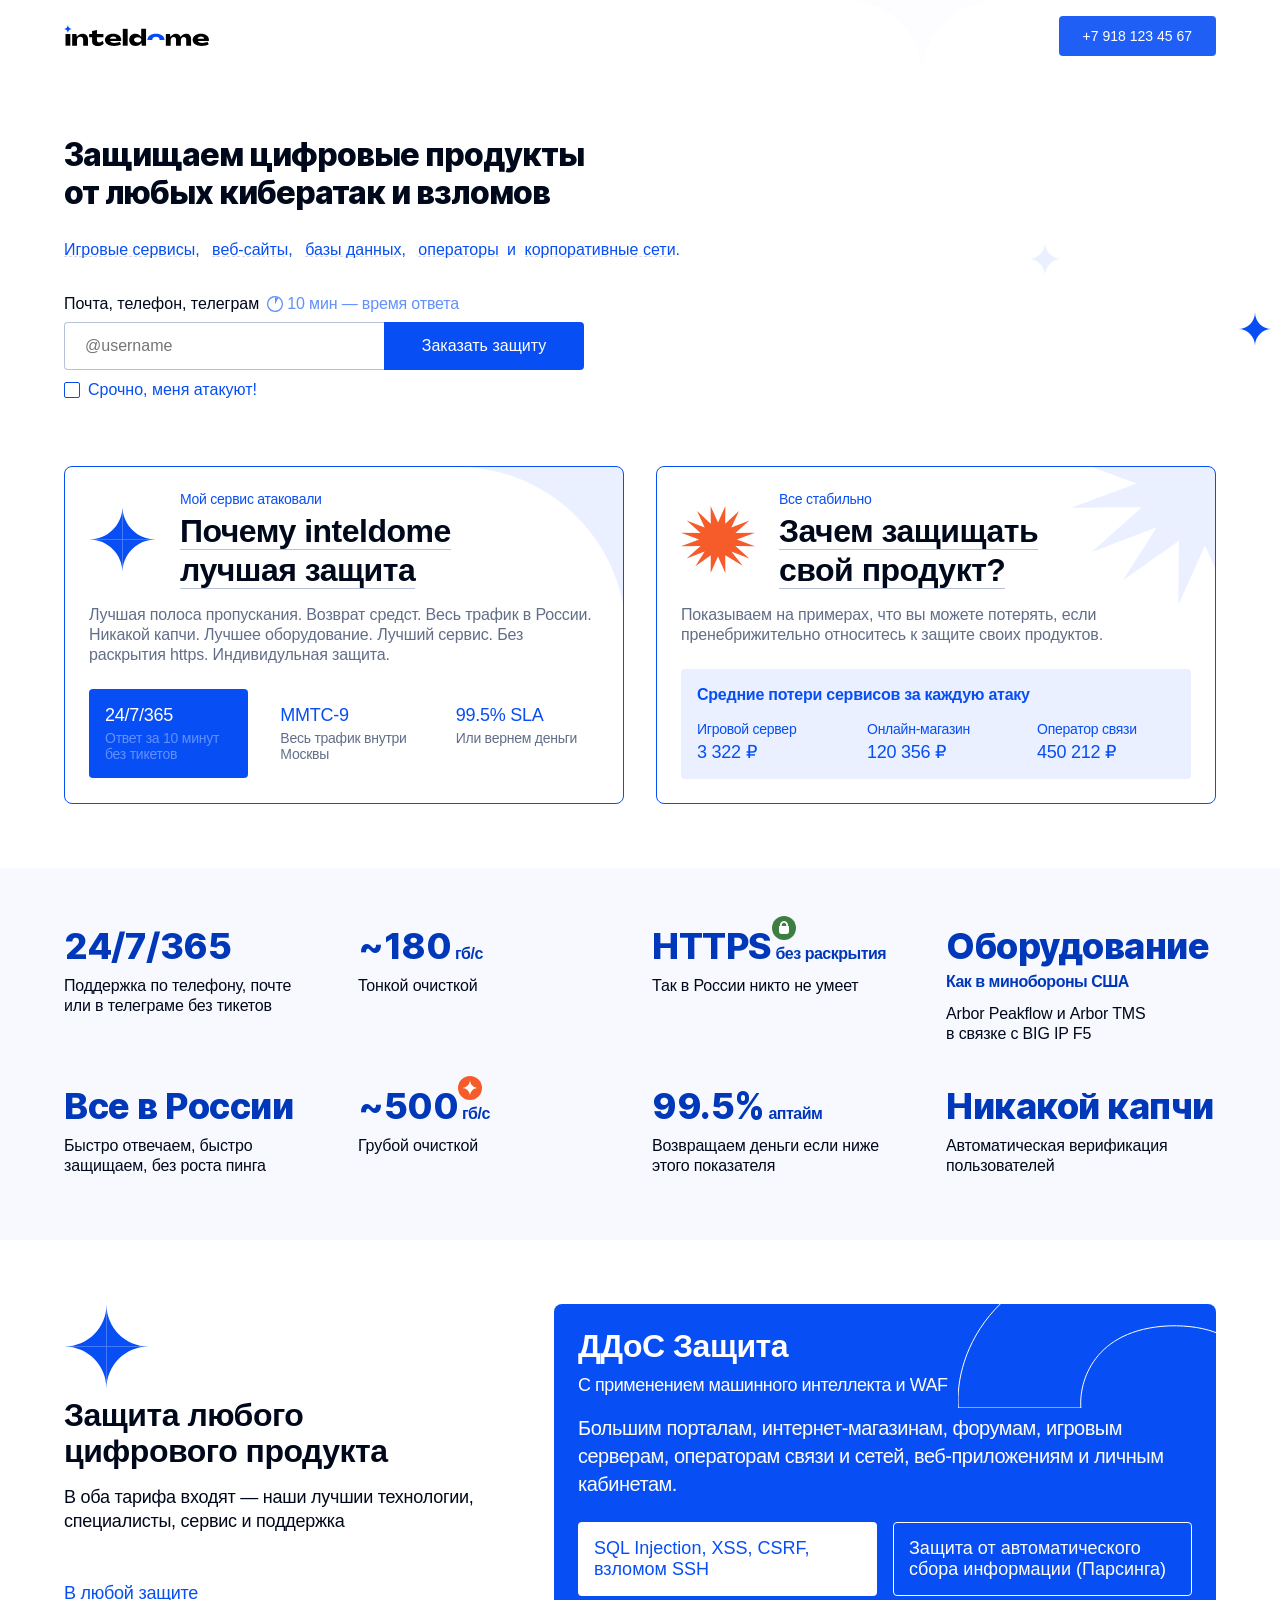
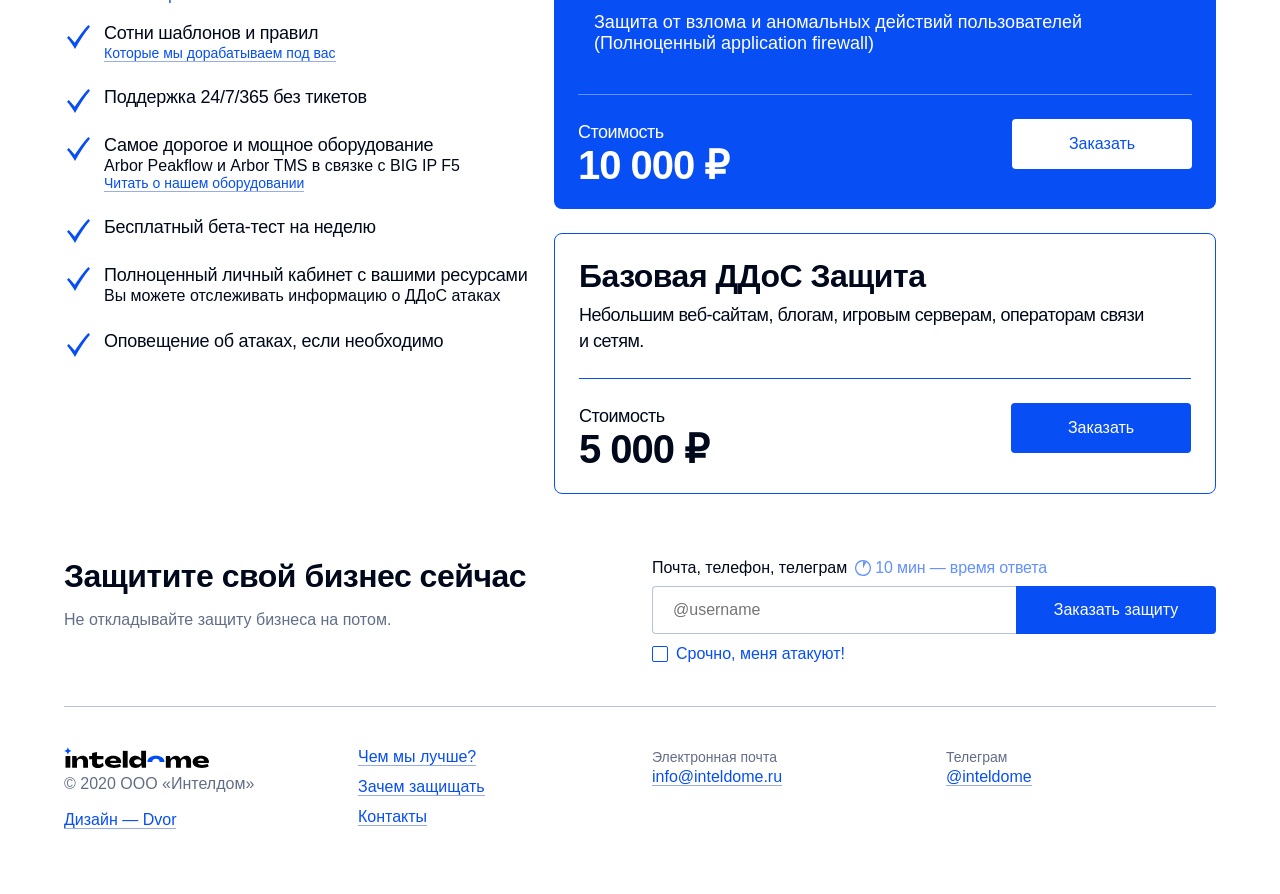
==== commit f2ac7785: "Upload" ====
--- a/work/index.html
+++ b/work/index.html
@@ -60,7 +60,7 @@
 </head>
 
 <body class="page-index">
-    <header class="space-in-h-mili-xs space-in-h-base-sm space-in-h-kilo-lg space-in-v-micro-xs header">
+    <header class="space-in-h-mili-xs space-in-h-base-sm space-in-h-kilo-lg space-in-top-micro-xs space-in-bottom-mili-xs space-in-bottom-micro-md header">
         <div class="wrapper">
             <div class="row row-between-xs row-middle-xs">
                 <div class="space-in-right-base-md col-xs-shrink">
@@ -68,6 +68,7 @@
                         <img src="./resources/images/logo.svg">
                     </div>
                 </div>
+                <!--
                 <div class="col-xs hidden-upto-md">
                     <nav class="menu">
                         <div class="space-minus-h-micro-xs row row-middle-xs">
@@ -89,6 +90,7 @@
                         </div>
                     </nav>
                 </div>
+                -->
                 <div class="col-xs-shrink space-auto-left-xs">
                     <div class="telephone">
                         <a class="space-in-h-mili-lg button" href="tel:+79181234567">
@@ -96,8 +98,8 @@
                         </a>
                     </div>
                 </div>
+                <!--
                 <div class="col-xs-shrink hidden-from-md">
-                    <!--
                     <div class="hamburger">
                         <div class="nav-toggle">
                             <div class="nav-toggle-bar"></div>
@@ -119,12 +121,12 @@
                             </div>
                         </nav>
                     </div>
-                    -->
-                </div>
+                </div>
+                -->
             </div>
         </div>
     </header>
-    <section class="space-in-h-mili-xs space-in-h-base-sm space-in-h-kilo-lg space-in-top-kilo-xs space-out-bottom-kilo-xs index-1">
+    <section class="space-in-h-mili-xs space-in-h-base-sm space-in-h-kilo-lg space-in-top-kilo-md space-out-bottom-kilo-xs index-1">
         <div class="wrapper">
             <div class="row">
                 <div class="col-xs-12 col-md-8">
@@ -475,7 +477,7 @@
                                     </div>
                                     <div class="div-3">
                                         <div class="space-minus-h-nano-xs row">
-                                            <div class="space-in-h-nano-xs col-xs-12 col-lg-6">
+                                            <div class="space-out-bottom-mili-xs space-out-bottom-zero-lg space-in-h-nano-xs col-xs-12 col-lg-6">
                                                 <div class="space-in-micro-xs item active" href="#">SQL Injection, XSS, CSRF, взломом SSH</div>
                                             </div>
                                             <div class="space-in-h-nano-xs col-xs-12 col-lg-6">
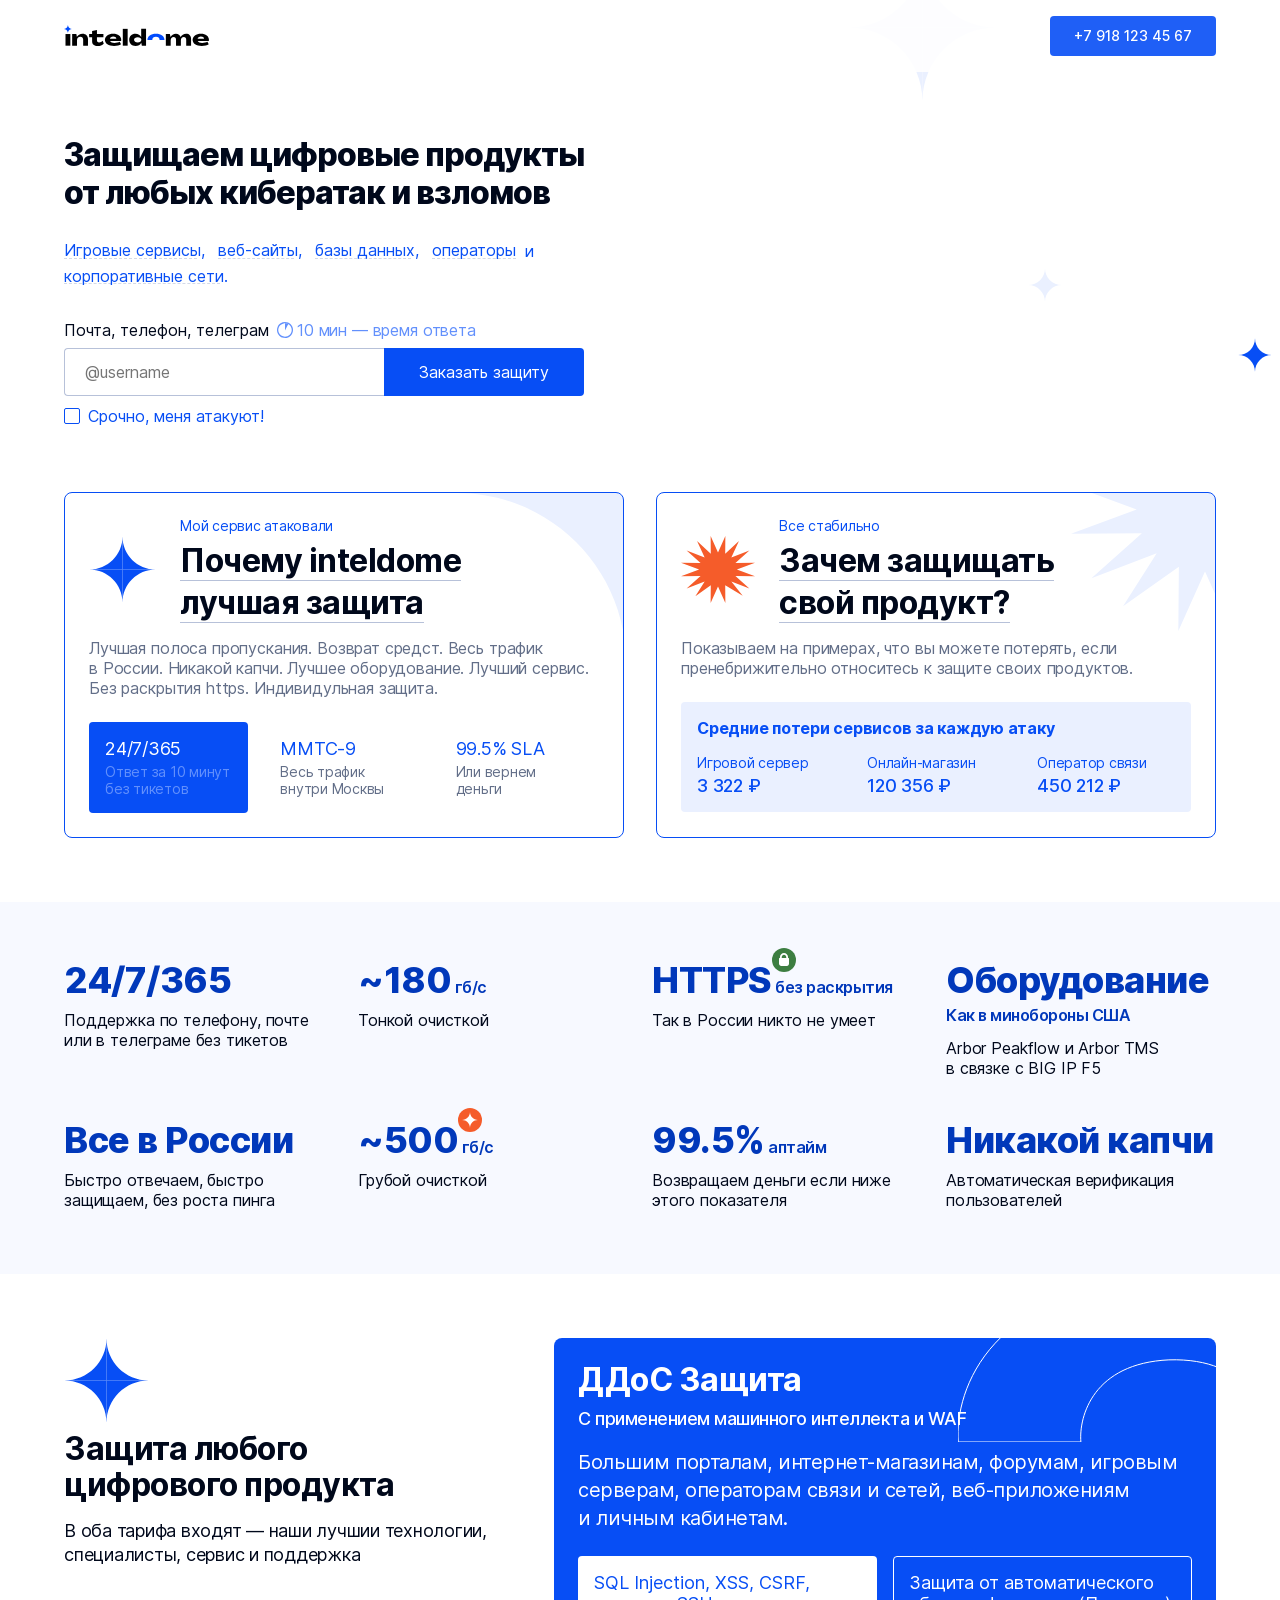
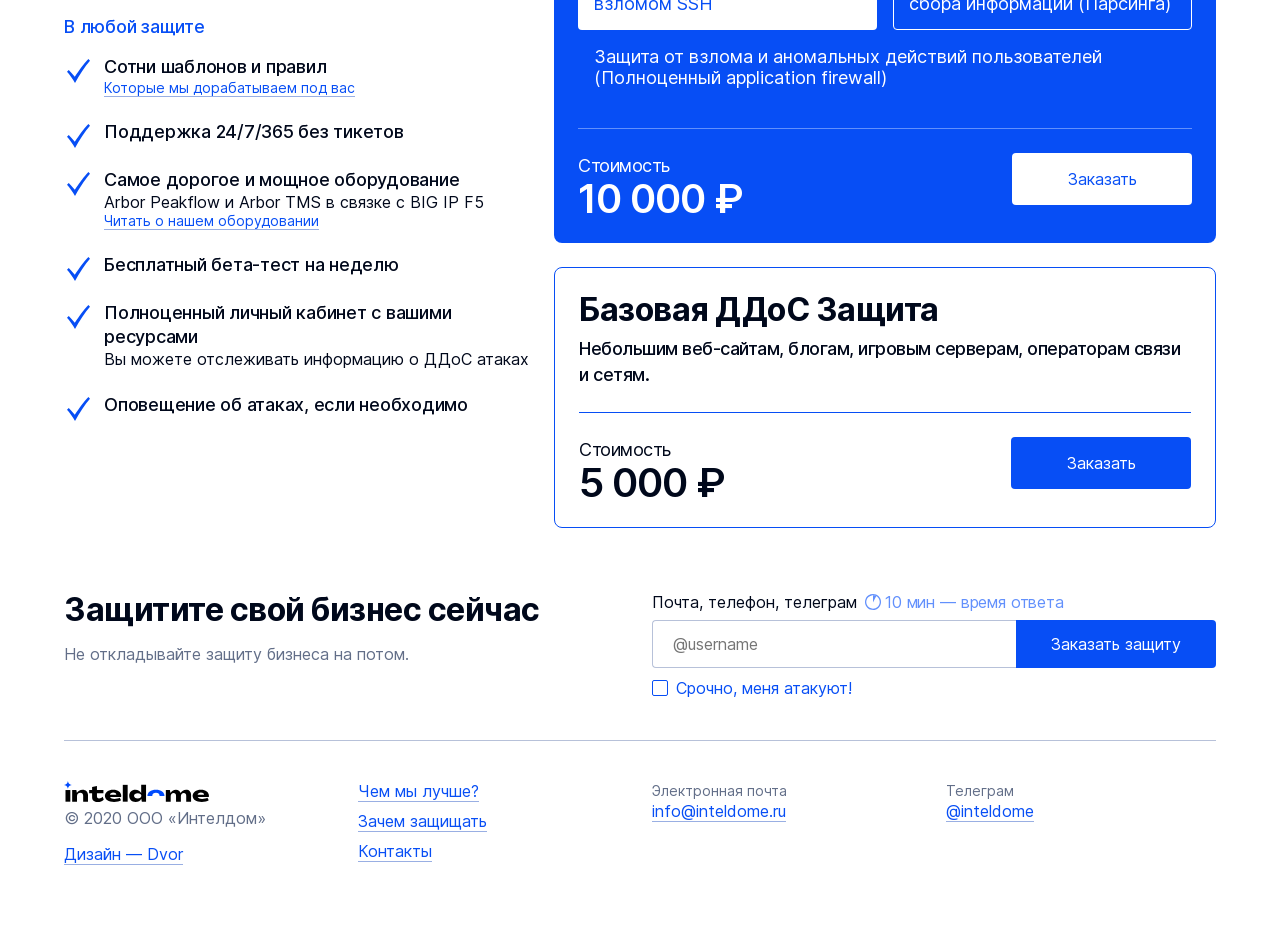
==== commit 3d01ba54: "Upload" ====
--- a/work/index.html
+++ b/work/index.html
@@ -55,8 +55,6 @@
 
     <!-- Stylesheet -->
     <link rel="stylesheet" href="./resources/style.css">
-
-    <script src="./resources/js/jquery.js"></script>
 </head>
 
 <body class="page-index">
@@ -672,6 +670,7 @@
     </footer>
 
     <!-- JS -->
+    <script src="./resources/js/jquery.js"></script>
     <script src="./resources/js/bootstrap.js"></script>
     <script src="./resources/js/mousewheel.js"></script>
     <script src="./resources/js/fittext.js"></script>
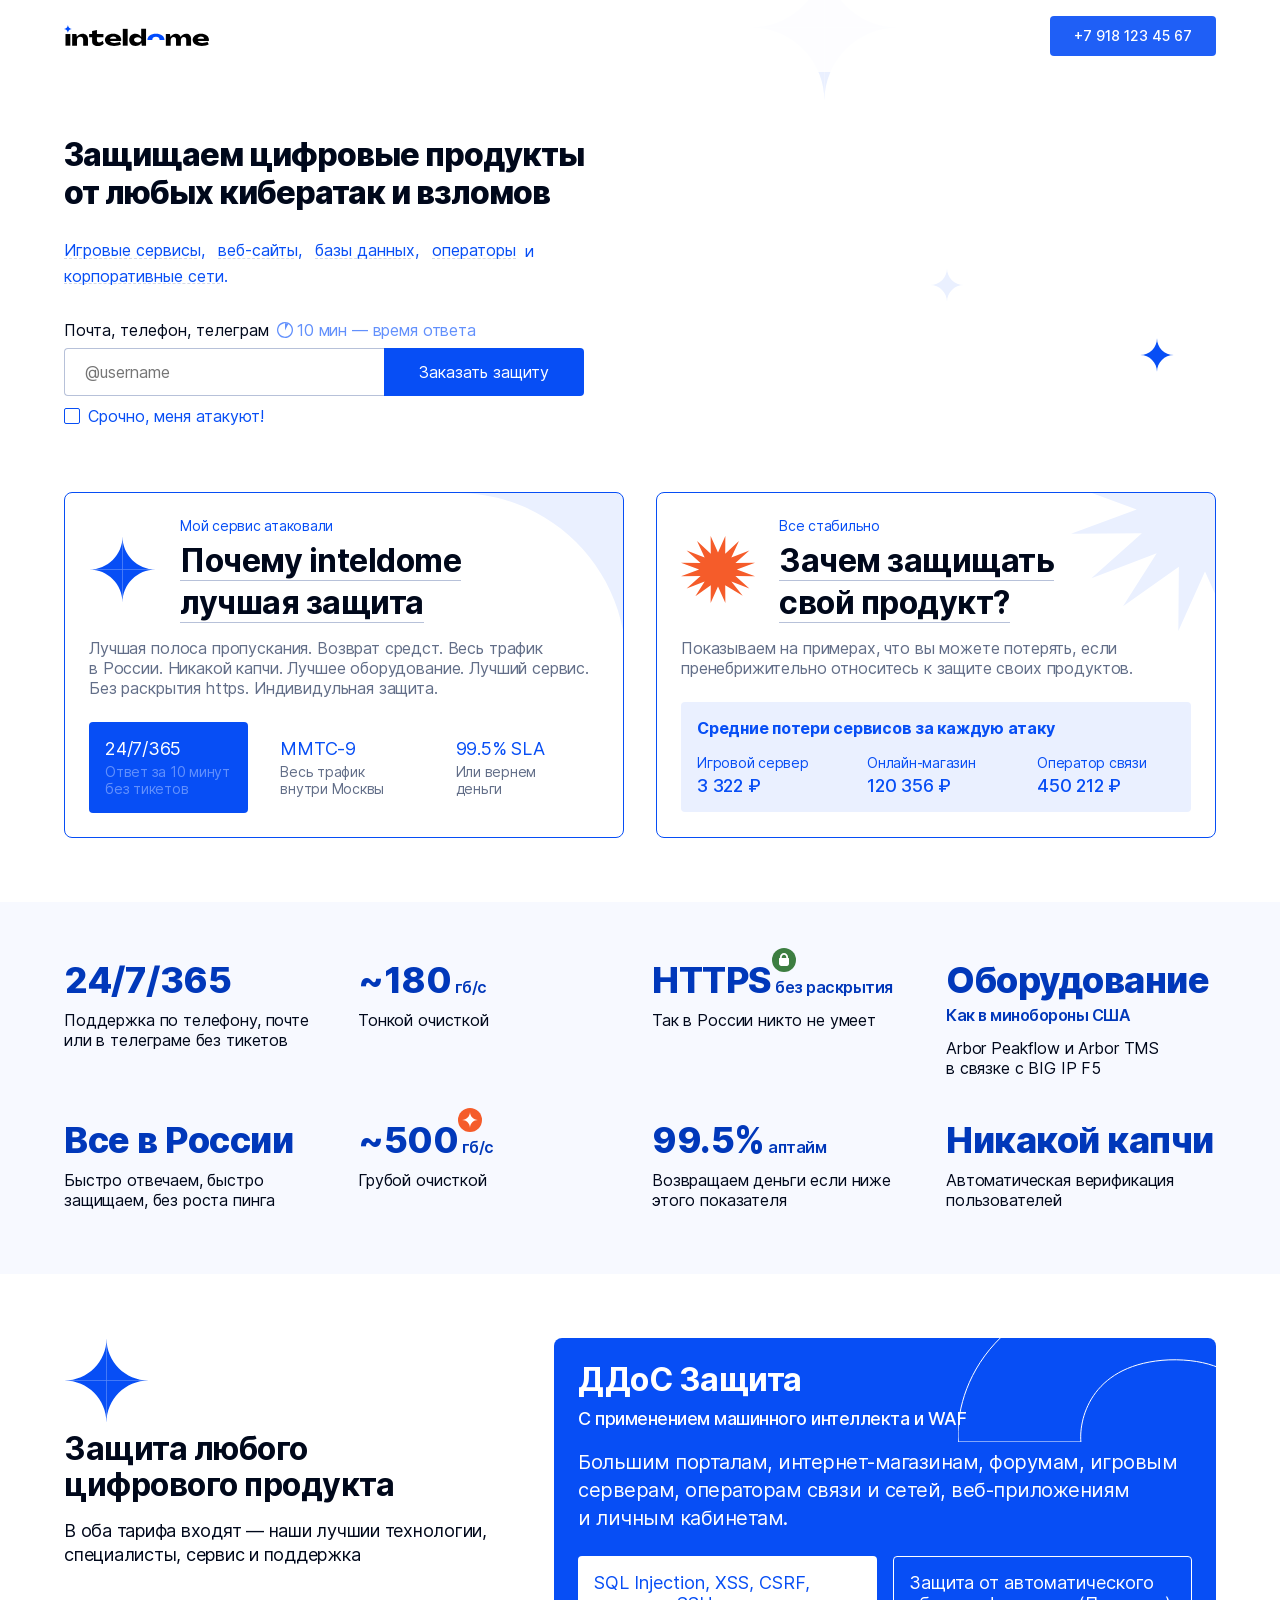
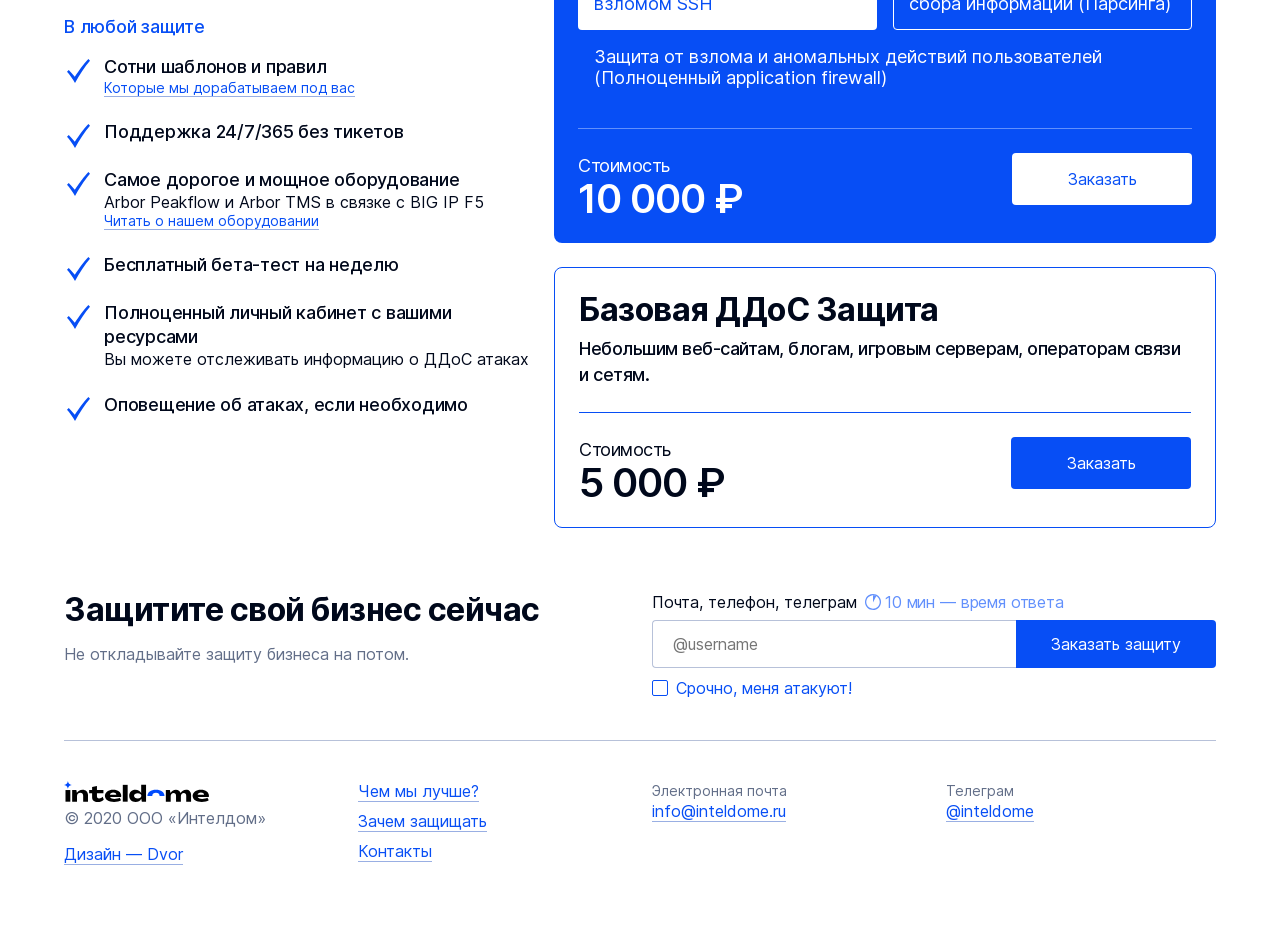
==== commit ddcce1eb: "Upload" ====
--- a/work/index.html
+++ b/work/index.html
@@ -127,7 +127,7 @@
     <section class="space-in-h-mili-xs space-in-h-base-sm space-in-h-kilo-lg space-in-top-kilo-md space-out-bottom-kilo-xs index-1">
         <div class="wrapper">
             <div class="row">
-                <div class="col-xs-12 col-md-8">
+                <div class="col-xs-12 col-md-7">
                     <div class="title">
                         <h1 class="responsive-headline">Защищаем цифровые продукты от&nbsp;любых кибератак и&nbsp;взломов</h1>
                     </div>
@@ -161,7 +161,8 @@
                             <div class="input-form">
                                 <input class="input" placeholder="@username" type="text">
                                 <button type="submit" class="load-button hidden-upto-md">
-                                    <p class="text"><span class="uncheck">Заказать защиту</span><span class="check">Идем на помощь!</span></p>
+                                    <p class="text"><span class="uncheck">Заказать защиту</span><span class="check">Срочная защита</span></p>
+                                    <p class="end">Спасибо за заявку</p>
                                     <div class="loader">
                                         <svg xmlns="http://www.w3.org/2000/svg" xmlns:xlink="http://www.w3.org/1999/xlink" xmlns:serif="http://www.serif.com/" width="40px" height="40px" viewBox="0 0 40 40" version="1.1" xml:space="preserve" style="fill-rule:evenodd;clip-rule:evenodd;stroke-linejoin:round;stroke-miterlimit:2;"><path d="M40,19.999c-0.079,0.001 -0.159,0.001 -0.238,0.001c-10.914,0 -19.762,-8.848 -19.762,-19.762c0,-0.079 0,-0.159 0.001,-0.238l-0.001,0l0,20l20,0l0,-0.001Zm-40,0.002c0.079,-0.001 0.159,-0.001 0.238,-0.001c10.914,0 19.762,8.848 19.762,19.762c0,0.079 0,0.159 -0.001,0.238l0.001,0l0,-0.238l0,-19.762l-19.762,0l-0.238,0l0,0.001Zm0,-0.002c0.079,0.001 0.159,0.001 0.238,0.001c10.914,0 19.762,-8.848 19.762,-19.762c0,-0.079 0,-0.159 -0.001,-0.238l0.001,0l0,20l-19.762,0l-0.238,0l0,-0.001Zm40,0.002c-0.079,-0.001 -0.159,-0.001 -0.238,-0.001c-10.914,0 -19.762,8.848 -19.762,19.762c0,0.079 0,0.159 0.001,0.238l-0.001,0l0,-0.238l0,-19.762l20,0l0,0.001Z" style="fill:#fff;fill-rule:nonzero;"/></svg>
                                     </div>
@@ -174,7 +175,8 @@
                             <div class="mobile hidden-from-md">
                                 <p><span class="time hidden-upto-md"><img class="uncheck" src="./resources/images/time.svg"><img class="check" src="./resources/images/sun.svg"><span class="uncheck"> 10&nbsp;мин&nbsp;&mdash; время ответа</span><span class="check"> 3-4 мин&nbsp;&mdash; время ответа</span></p>
                                 <button type="submit" class="load-button">
-                                    <p class="text"><span class="uncheck">Заказать защиту</span><span class="check">Идем на помощь!</span></p>
+                                    <p class="text"><span class="uncheck">Заказать защиту</span><span class="check">Срочная защита</span></p>
+                                    <p class="end">Спасибо за заявку</p>
                                     <div class="loader">
                                         <svg xmlns="http://www.w3.org/2000/svg" xmlns:xlink="http://www.w3.org/1999/xlink" xmlns:serif="http://www.serif.com/" width="40px" height="40px" viewBox="0 0 40 40" version="1.1" xml:space="preserve" style="fill-rule:evenodd;clip-rule:evenodd;stroke-linejoin:round;stroke-miterlimit:2;"><path d="M40,19.999c-0.079,0.001 -0.159,0.001 -0.238,0.001c-10.914,0 -19.762,-8.848 -19.762,-19.762c0,-0.079 0,-0.159 0.001,-0.238l-0.001,0l0,20l20,0l0,-0.001Zm-40,0.002c0.079,-0.001 0.159,-0.001 0.238,-0.001c10.914,0 19.762,8.848 19.762,19.762c0,0.079 0,0.159 -0.001,0.238l0.001,0l0,-0.238l0,-19.762l-19.762,0l-0.238,0l0,0.001Zm0,-0.002c0.079,0.001 0.159,0.001 0.238,0.001c10.914,0 19.762,-8.848 19.762,-19.762c0,-0.079 0,-0.159 -0.001,-0.238l0.001,0l0,20l-19.762,0l-0.238,0l0,-0.001Zm40,0.002c-0.079,-0.001 -0.159,-0.001 -0.238,-0.001c-10.914,0 -19.762,8.848 -19.762,19.762c0,0.079 0,0.159 0.001,0.238l-0.001,0l0,-0.238l0,-19.762l20,0l0,0.001Z" style="fill:#fff;fill-rule:nonzero;"/></svg>
                                     </div>
@@ -183,15 +185,25 @@
                         </div>
                     </div>
                 </div>
-                <div class="col-xs-12 col-md-4 hidden-upto-lg">
+                <div class="col-xs-12 col-md-5 hidden-upto-lg">
                     <div class="images">
                         <div class="digital-protect__img">
                             <div>
-                                <img class="js-img" data-id="1" src="./resources/images/index/index-games.png">
-                                <img class="js-img" data-id="2" src="./resources/images/index/index-games2.png">
-                                <img class="js-img" data-id="3" src="./resources/images/index/index-games.png">
-                                <img class="js-img" data-id="4" src="./resources/images/index/index-games2.png">
-                                <img class="js-img" data-id="5" src="./resources/images/index/index-games.png">
+                                <div class="js-img" data-id="1">
+                                    <img src="./resources/images/index/index-games.png">
+                                </div>
+                                <div class="js-img" data-id="2">
+                                    <img src="./resources/images/index/index-games2.png">
+                                </div>
+                                <div class="js-img" data-id="3">
+                                    <img src="./resources/images/index/index-games.png">
+                                </div>
+                                <div class="js-img" data-id="4">
+                                    <img src="./resources/images/index/index-games2.png">
+                                </div>
+                                <div class="js-img" data-id="5">
+                                    <img src="./resources/images/index/index-games.png">
+                                </div>
                             </div>
                             <div class="star-1">
                                 <svg width="85" height="85" viewBox="0 0 85 85" fill="#074EF5" xmlns="http://www.w3.org/2000/svg" class="svg" data-svg="./resources/images/star.svg">
@@ -462,7 +474,7 @@
                     </div>
                 </div>
                 <div class="col-xs-12 col-lg-7">
-                    <div class="information-blocks">
+                    <div class="space-minus-h-mili-xs space-out-h-zero-sm information-blocks">
                         <div class="row">
                             <div class="space-out-bottom-mili-xs col-xs-12 col-md-6 col-lg-12">
                                 <div class="space-auto-xs space-in-h-mili-xs space-in-v-mili-xs block item-1">
@@ -502,15 +514,13 @@
                                         </section>
                                         <section class="section-2 hidden">
                                             <div class="form ddos1-form">
-                                                <div class="title">
-                                                    <h2>Расскажите какая у&nbsp;вас проблема?</h2>
-                                                </div>
                                                 <div class="contact">
                                                     <p><span class="hidden-upto-lg">Почта, телефон, телеграм</span><span class="time"><img class="uncheck" src="./resources/images/time.svg"><img class="check" src="./resources/images/sun.svg"><span class="uncheck"> 10&nbsp;мин&nbsp;&mdash; время ответа</span><span class="check"> 3-4 мин&nbsp;&mdash; время ответа</span></p>
                                                     <div class="input-form">
                                                         <input class="input" placeholder="@username" type="text">
                                                         <button type="submit" class="load-button hidden-upto-lg">
-                                                            <p class="text"><span class="uncheck">Заказать защиту</span><span class="check">Идем на помощь!</span></p>
+                                                            <p class="text"><span class="uncheck">Заказать защиту</span><span class="check">Срочная защита</span></p>
+                                                            <p class="end">Спасибо за заявку</p>
                                                             <div class="loader">
                                                                 <svg xmlns="http://www.w3.org/2000/svg" xmlns:xlink="http://www.w3.org/1999/xlink" xmlns:serif="http://www.serif.com/" width="40px" height="40px" viewBox="0 0 40 40" version="1.1" xml:space="preserve" style="fill-rule:evenodd;clip-rule:evenodd;stroke-linejoin:round;stroke-miterlimit:2;"><path d="M40,19.999c-0.079,0.001 -0.159,0.001 -0.238,0.001c-10.914,0 -19.762,-8.848 -19.762,-19.762c0,-0.079 0,-0.159 0.001,-0.238l-0.001,0l0,20l20,0l0,-0.001Zm-40,0.002c0.079,-0.001 0.159,-0.001 0.238,-0.001c10.914,0 19.762,8.848 19.762,19.762c0,0.079 0,0.159 -0.001,0.238l0.001,0l0,-0.238l0,-19.762l-19.762,0l-0.238,0l0,0.001Zm0,-0.002c0.079,0.001 0.159,0.001 0.238,0.001c10.914,0 19.762,-8.848 19.762,-19.762c0,-0.079 0,-0.159 -0.001,-0.238l0.001,0l0,20l-19.762,0l-0.238,0l0,-0.001Zm40,0.002c-0.079,-0.001 -0.159,-0.001 -0.238,-0.001c-10.914,0 -19.762,8.848 -19.762,19.762c0,0.079 0,0.159 0.001,0.238l-0.001,0l0,-0.238l0,-19.762l20,0l0,0.001Z" style="fill:#fff;fill-rule:nonzero;"/></svg>
                                                             </div>
@@ -523,7 +533,8 @@
                                                     <div class="mobile hidden-from-lg">
                                                         <p><span class="time hidden-upto-lg"><img class="uncheck" src="./resources/images/time.svg"><img class="check" src="./resources/images/sun.svg"><span class="uncheck"> 10&nbsp;мин&nbsp;&mdash; время ответа</span><span class="check"> 3-4 мин&nbsp;&mdash; время ответа</span></p>
                                                         <button type="submit" class="load-button">
-                                                            <p class="text"><span class="uncheck">Заказать защиту</span><span class="check">Идем на помощь!</span></p>
+                                                            <p class="text"><span class="uncheck">Заказать защиту</span><span class="check">Срочная защита</span></p>
+                                                            <p class="end">Спасибо за заявку</p>
                                                             <div class="loader">
                                                                 <svg xmlns="http://www.w3.org/2000/svg" xmlns:xlink="http://www.w3.org/1999/xlink" xmlns:serif="http://www.serif.com/" width="40px" height="40px" viewBox="0 0 40 40" version="1.1" xml:space="preserve" style="fill-rule:evenodd;clip-rule:evenodd;stroke-linejoin:round;stroke-miterlimit:2;"><path d="M40,19.999c-0.079,0.001 -0.159,0.001 -0.238,0.001c-10.914,0 -19.762,-8.848 -19.762,-19.762c0,-0.079 0,-0.159 0.001,-0.238l-0.001,0l0,20l20,0l0,-0.001Zm-40,0.002c0.079,-0.001 0.159,-0.001 0.238,-0.001c10.914,0 19.762,8.848 19.762,19.762c0,0.079 0,0.159 -0.001,0.238l0.001,0l0,-0.238l0,-19.762l-19.762,0l-0.238,0l0,0.001Zm0,-0.002c0.079,0.001 0.159,0.001 0.238,0.001c10.914,0 19.762,-8.848 19.762,-19.762c0,-0.079 0,-0.159 -0.001,-0.238l0.001,0l0,20l-19.762,0l-0.238,0l0,-0.001Zm40,0.002c-0.079,-0.001 -0.159,-0.001 -0.238,-0.001c-10.914,0 -19.762,8.848 -19.762,19.762c0,0.079 0,0.159 0.001,0.238l-0.001,0l0,-0.238l0,-19.762l20,0l0,0.001Z" style="fill:#fff;fill-rule:nonzero;"/></svg>
                                                             </div>
@@ -567,7 +578,8 @@
                                                 <div class="input-form">
                                                     <input class="input" placeholder="@username" type="text">
                                                     <button type="submit" class="load-button hidden-upto-md">
-                                                        <p class="text"><span class="uncheck">Заказать защиту</span><span class="check">Идем на помощь!</span></p>
+                                                        <p class="text"><span class="uncheck">Заказать защиту</span><span class="check">Срочная защита</span></p>
+                                                        <p class="end">Спасибо за заявку</p>
                                                         <div class="loader">
                                                             <svg xmlns="http://www.w3.org/2000/svg" xmlns:xlink="http://www.w3.org/1999/xlink" xmlns:serif="http://www.serif.com/" width="40px" height="40px" viewBox="0 0 40 40" version="1.1" xml:space="preserve" style="fill-rule:evenodd;clip-rule:evenodd;stroke-linejoin:round;stroke-miterlimit:2;"><path d="M40,19.999c-0.079,0.001 -0.159,0.001 -0.238,0.001c-10.914,0 -19.762,-8.848 -19.762,-19.762c0,-0.079 0,-0.159 0.001,-0.238l-0.001,0l0,20l20,0l0,-0.001Zm-40,0.002c0.079,-0.001 0.159,-0.001 0.238,-0.001c10.914,0 19.762,8.848 19.762,19.762c0,0.079 0,0.159 -0.001,0.238l0.001,0l0,-0.238l0,-19.762l-19.762,0l-0.238,0l0,0.001Zm0,-0.002c0.079,0.001 0.159,0.001 0.238,0.001c10.914,0 19.762,-8.848 19.762,-19.762c0,-0.079 0,-0.159 -0.001,-0.238l0.001,0l0,20l-19.762,0l-0.238,0l0,-0.001Zm40,0.002c-0.079,-0.001 -0.159,-0.001 -0.238,-0.001c-10.914,0 -19.762,8.848 -19.762,19.762c0,0.079 0,0.159 0.001,0.238l-0.001,0l0,-0.238l0,-19.762l20,0l0,0.001Z" style="fill:#fff;fill-rule:nonzero;"/></svg>
                                                         </div>
@@ -580,7 +592,8 @@
                                                 <div class="mobile hidden-from-md">
                                                     <p><span class="time hidden-upto-md"><img class="uncheck" src="./resources/images/time.svg"><img class="check" src="./resources/images/sun.svg"><span class="uncheck"> 10&nbsp;мин&nbsp;&mdash; время ответа</span><span class="check"> 3-4 мин&nbsp;&mdash; время ответа</span></p>
                                                     <button type="submit" class="load-button">
-                                                        <p class="text"><span class="uncheck">Заказать защиту</span><span class="check">Идем на помощь!</span></p>
+                                                        <p class="text"><span class="uncheck">Заказать защиту</span><span class="check">Срочная защита</span></p>
+                                                        <p class="end">Спасибо за заявку</p>
                                                         <div class="loader">
                                                             <svg xmlns="http://www.w3.org/2000/svg" xmlns:xlink="http://www.w3.org/1999/xlink" xmlns:serif="http://www.serif.com/" width="40px" height="40px" viewBox="0 0 40 40" version="1.1" xml:space="preserve" style="fill-rule:evenodd;clip-rule:evenodd;stroke-linejoin:round;stroke-miterlimit:2;"><path d="M40,19.999c-0.079,0.001 -0.159,0.001 -0.238,0.001c-10.914,0 -19.762,-8.848 -19.762,-19.762c0,-0.079 0,-0.159 0.001,-0.238l-0.001,0l0,20l20,0l0,-0.001Zm-40,0.002c0.079,-0.001 0.159,-0.001 0.238,-0.001c10.914,0 19.762,8.848 19.762,19.762c0,0.079 0,0.159 -0.001,0.238l0.001,0l0,-0.238l0,-19.762l-19.762,0l-0.238,0l0,0.001Zm0,-0.002c0.079,0.001 0.159,0.001 0.238,0.001c10.914,0 19.762,-8.848 19.762,-19.762c0,-0.079 0,-0.159 -0.001,-0.238l0.001,0l0,20l-19.762,0l-0.238,0l0,-0.001Zm40,0.002c-0.079,-0.001 -0.159,-0.001 -0.238,-0.001c-10.914,0 -19.762,8.848 -19.762,19.762c0,0.079 0,0.159 0.001,0.238l-0.001,0l0,-0.238l0,-19.762l20,0l0,0.001Z" style="fill:#fff;fill-rule:nonzero;"/></svg>
                                                         </div>
@@ -614,7 +627,8 @@
                                 <div class="input-form">
                                     <input class="input" placeholder="@username" type="text">
                                     <button type="submit" class="load-button hidden-upto-md">
-                                        <p class="text"><span class="uncheck">Заказать защиту</span><span class="check">Идем на помощь!</span></p>
+                                        <p class="text"><span class="uncheck">Заказать защиту</span><span class="check">Срочная защита</span></p>
+                                        <p class="end">Спасибо за заявку</p>
                                         <div class="loader">
                                             <svg xmlns="http://www.w3.org/2000/svg" xmlns:xlink="http://www.w3.org/1999/xlink" xmlns:serif="http://www.serif.com/" width="40px" height="40px" viewBox="0 0 40 40" version="1.1" xml:space="preserve" style="fill-rule:evenodd;clip-rule:evenodd;stroke-linejoin:round;stroke-miterlimit:2;"><path d="M40,19.999c-0.079,0.001 -0.159,0.001 -0.238,0.001c-10.914,0 -19.762,-8.848 -19.762,-19.762c0,-0.079 0,-0.159 0.001,-0.238l-0.001,0l0,20l20,0l0,-0.001Zm-40,0.002c0.079,-0.001 0.159,-0.001 0.238,-0.001c10.914,0 19.762,8.848 19.762,19.762c0,0.079 0,0.159 -0.001,0.238l0.001,0l0,-0.238l0,-19.762l-19.762,0l-0.238,0l0,0.001Zm0,-0.002c0.079,0.001 0.159,0.001 0.238,0.001c10.914,0 19.762,-8.848 19.762,-19.762c0,-0.079 0,-0.159 -0.001,-0.238l0.001,0l0,20l-19.762,0l-0.238,0l0,-0.001Zm40,0.002c-0.079,-0.001 -0.159,-0.001 -0.238,-0.001c-10.914,0 -19.762,8.848 -19.762,19.762c0,0.079 0,0.159 0.001,0.238l-0.001,0l0,-0.238l0,-19.762l20,0l0,0.001Z" style="fill:#fff;fill-rule:nonzero;"/></svg>
                                         </div>
@@ -627,7 +641,8 @@
                                 <div class="mobile hidden-from-md">
                                     <p><span class="time hidden-upto-md"><img class="uncheck" src="./resources/images/time.svg"><img class="check" src="./resources/images/sun.svg"><span class="uncheck"> 10&nbsp;мин&nbsp;&mdash; время ответа</span><span class="check"> 3-4 мин&nbsp;&mdash; время ответа</span></p>
                                     <button type="submit" class="load-button">
-                                        <p class="text"><span class="uncheck">Заказать защиту</span><span class="check">Идем на помощь!</span></p>
+                                        <p class="text"><span class="uncheck">Заказать защиту</span><span class="check">Срочная защита</span></p>
+                                        <p class="end">Спасибо за заявку</p>
                                         <div class="loader">
                                             <svg xmlns="http://www.w3.org/2000/svg" xmlns:xlink="http://www.w3.org/1999/xlink" xmlns:serif="http://www.serif.com/" width="40px" height="40px" viewBox="0 0 40 40" version="1.1" xml:space="preserve" style="fill-rule:evenodd;clip-rule:evenodd;stroke-linejoin:round;stroke-miterlimit:2;"><path d="M40,19.999c-0.079,0.001 -0.159,0.001 -0.238,0.001c-10.914,0 -19.762,-8.848 -19.762,-19.762c0,-0.079 0,-0.159 0.001,-0.238l-0.001,0l0,20l20,0l0,-0.001Zm-40,0.002c0.079,-0.001 0.159,-0.001 0.238,-0.001c10.914,0 19.762,8.848 19.762,19.762c0,0.079 0,0.159 -0.001,0.238l0.001,0l0,-0.238l0,-19.762l-19.762,0l-0.238,0l0,0.001Zm0,-0.002c0.079,0.001 0.159,0.001 0.238,0.001c10.914,0 19.762,-8.848 19.762,-19.762c0,-0.079 0,-0.159 -0.001,-0.238l0.001,0l0,20l-19.762,0l-0.238,0l0,-0.001Zm40,0.002c-0.079,-0.001 -0.159,-0.001 -0.238,-0.001c-10.914,0 -19.762,8.848 -19.762,19.762c0,0.079 0,0.159 0.001,0.238l-0.001,0l0,-0.238l0,-19.762l20,0l0,0.001Z" style="fill:#fff;fill-rule:nonzero;"/></svg>
                                         </div>
@@ -670,11 +685,12 @@
     </footer>
 
     <!-- JS -->
-    <script src="./resources/js/jquery.js"></script>
-    <script src="./resources/js/bootstrap.js"></script>
-    <script src="./resources/js/mousewheel.js"></script>
-    <script src="./resources/js/fittext.js"></script>
-    <script src="./resources/js/tocbot.js"></script>
-    <script src="./resources/js/template.js"></script>
+    <script type="text/javascript" src="./resources/js/jquery.js"></script>
+    <script type="text/javascript" src="./resources/js/bootstrap.js"></script>
+    <script type="text/javascript" src="./resources/js/mousewheel.js"></script>
+    <script type="text/javascript" src="./resources/js/fittext.js"></script>
+    <script type="text/javascript" src="./resources/js/slick.js"></script>
+    <script type="text/javascript" src="./resources/js/tocbot.js"></script>
+    <script type="text/javascript" src="./resources/js/template.js"></script>
 </body>
 </html>
